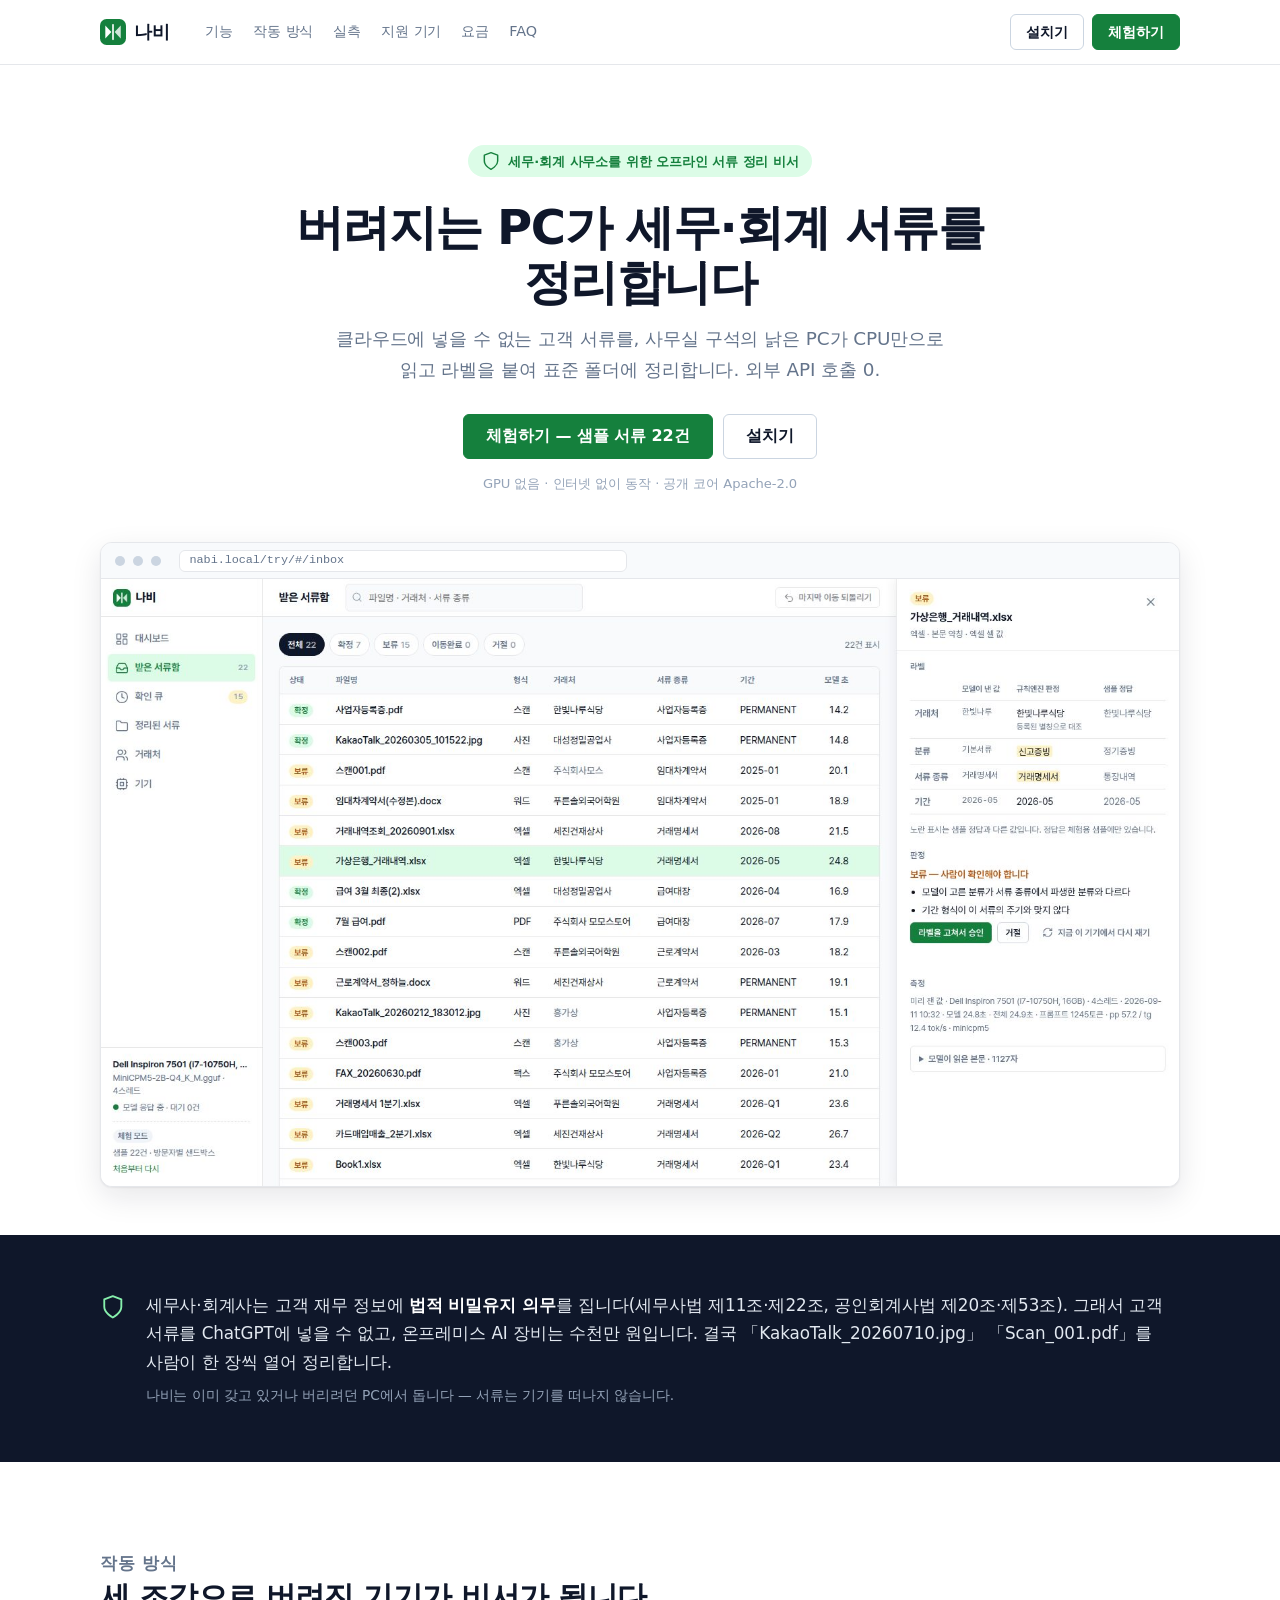
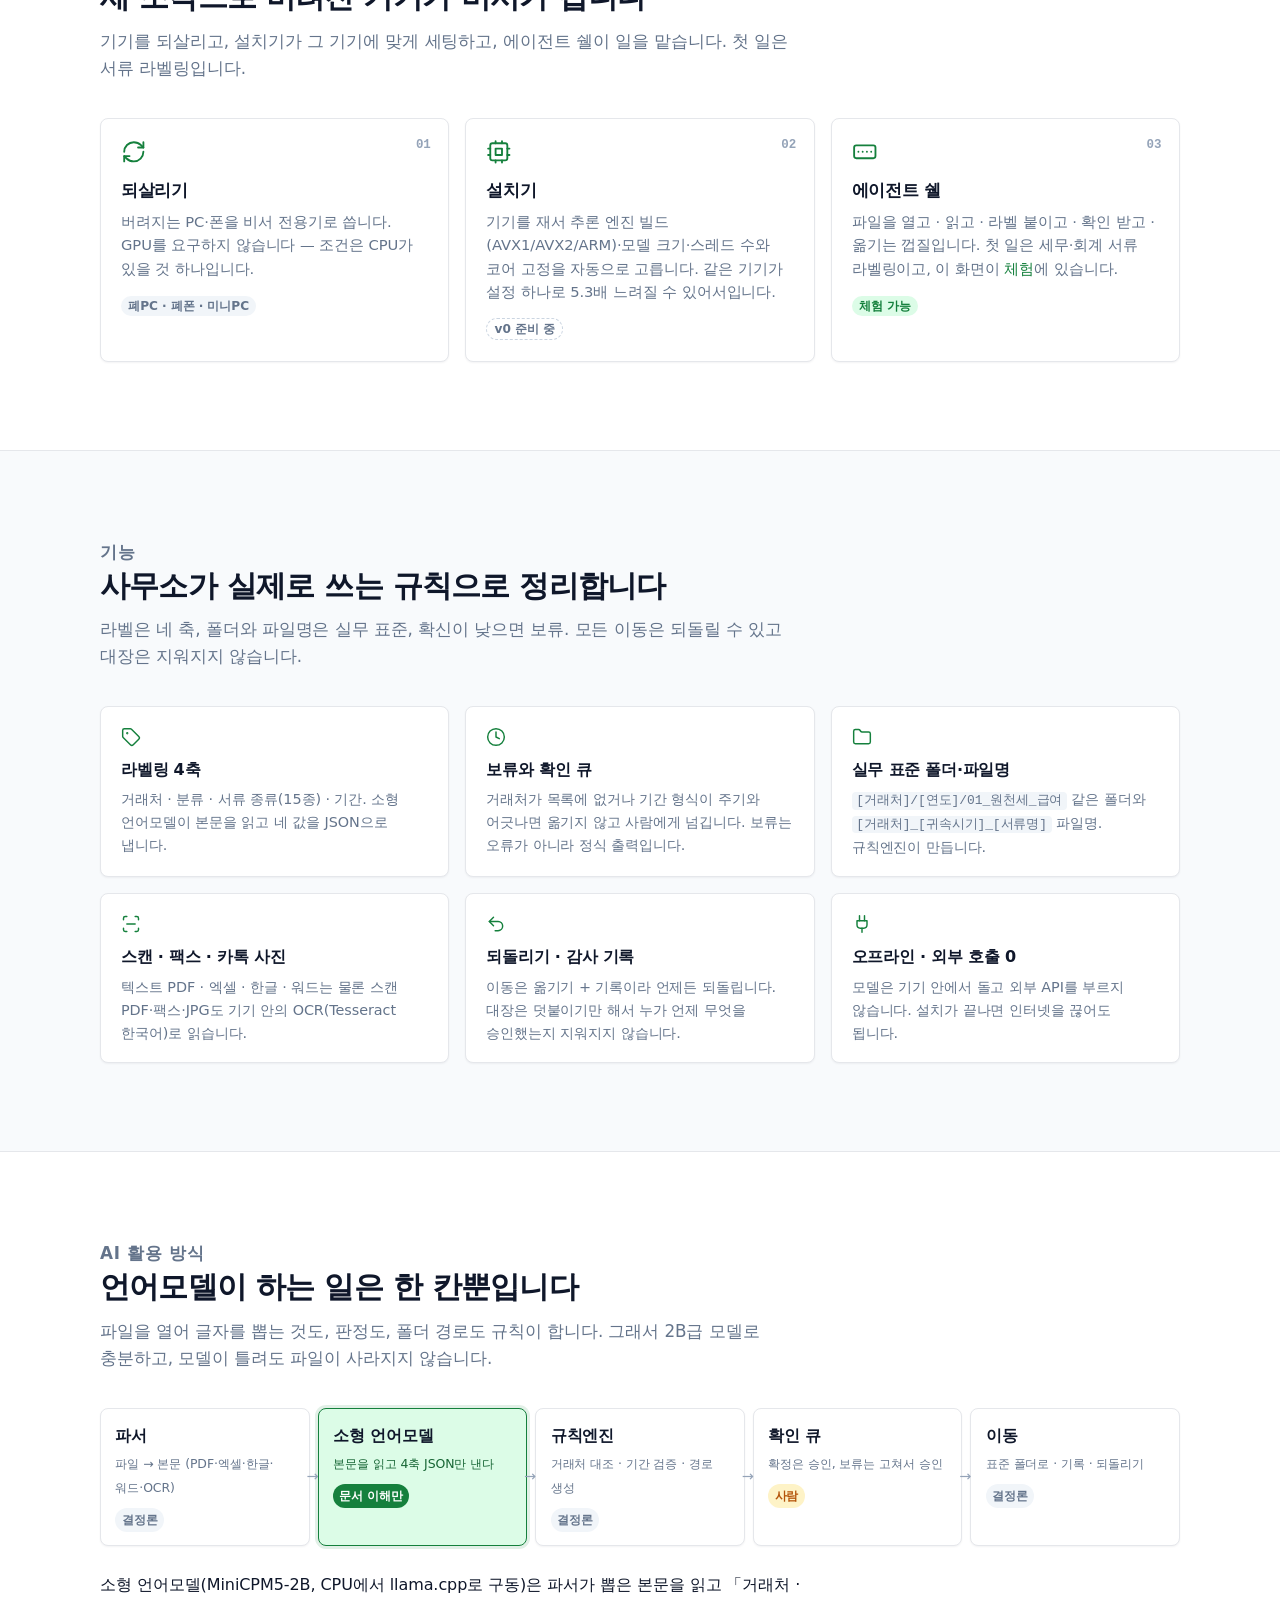
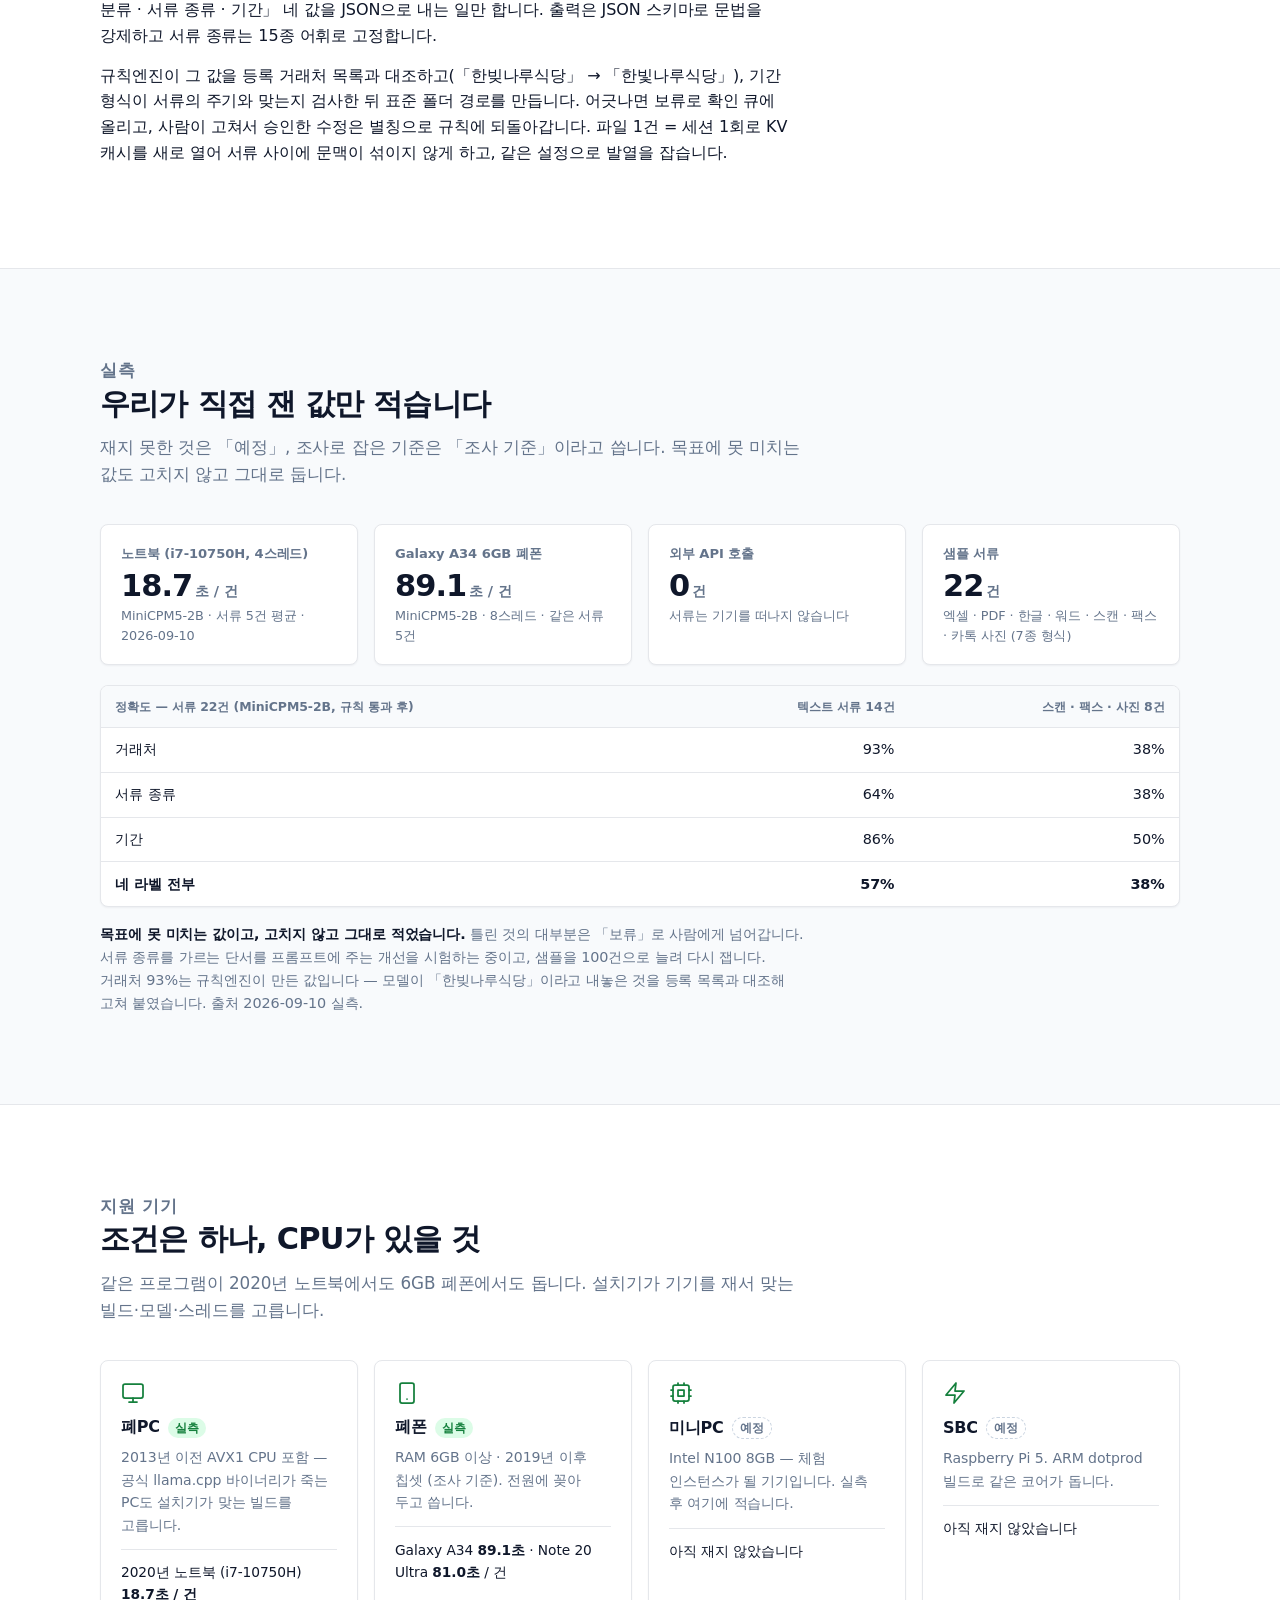
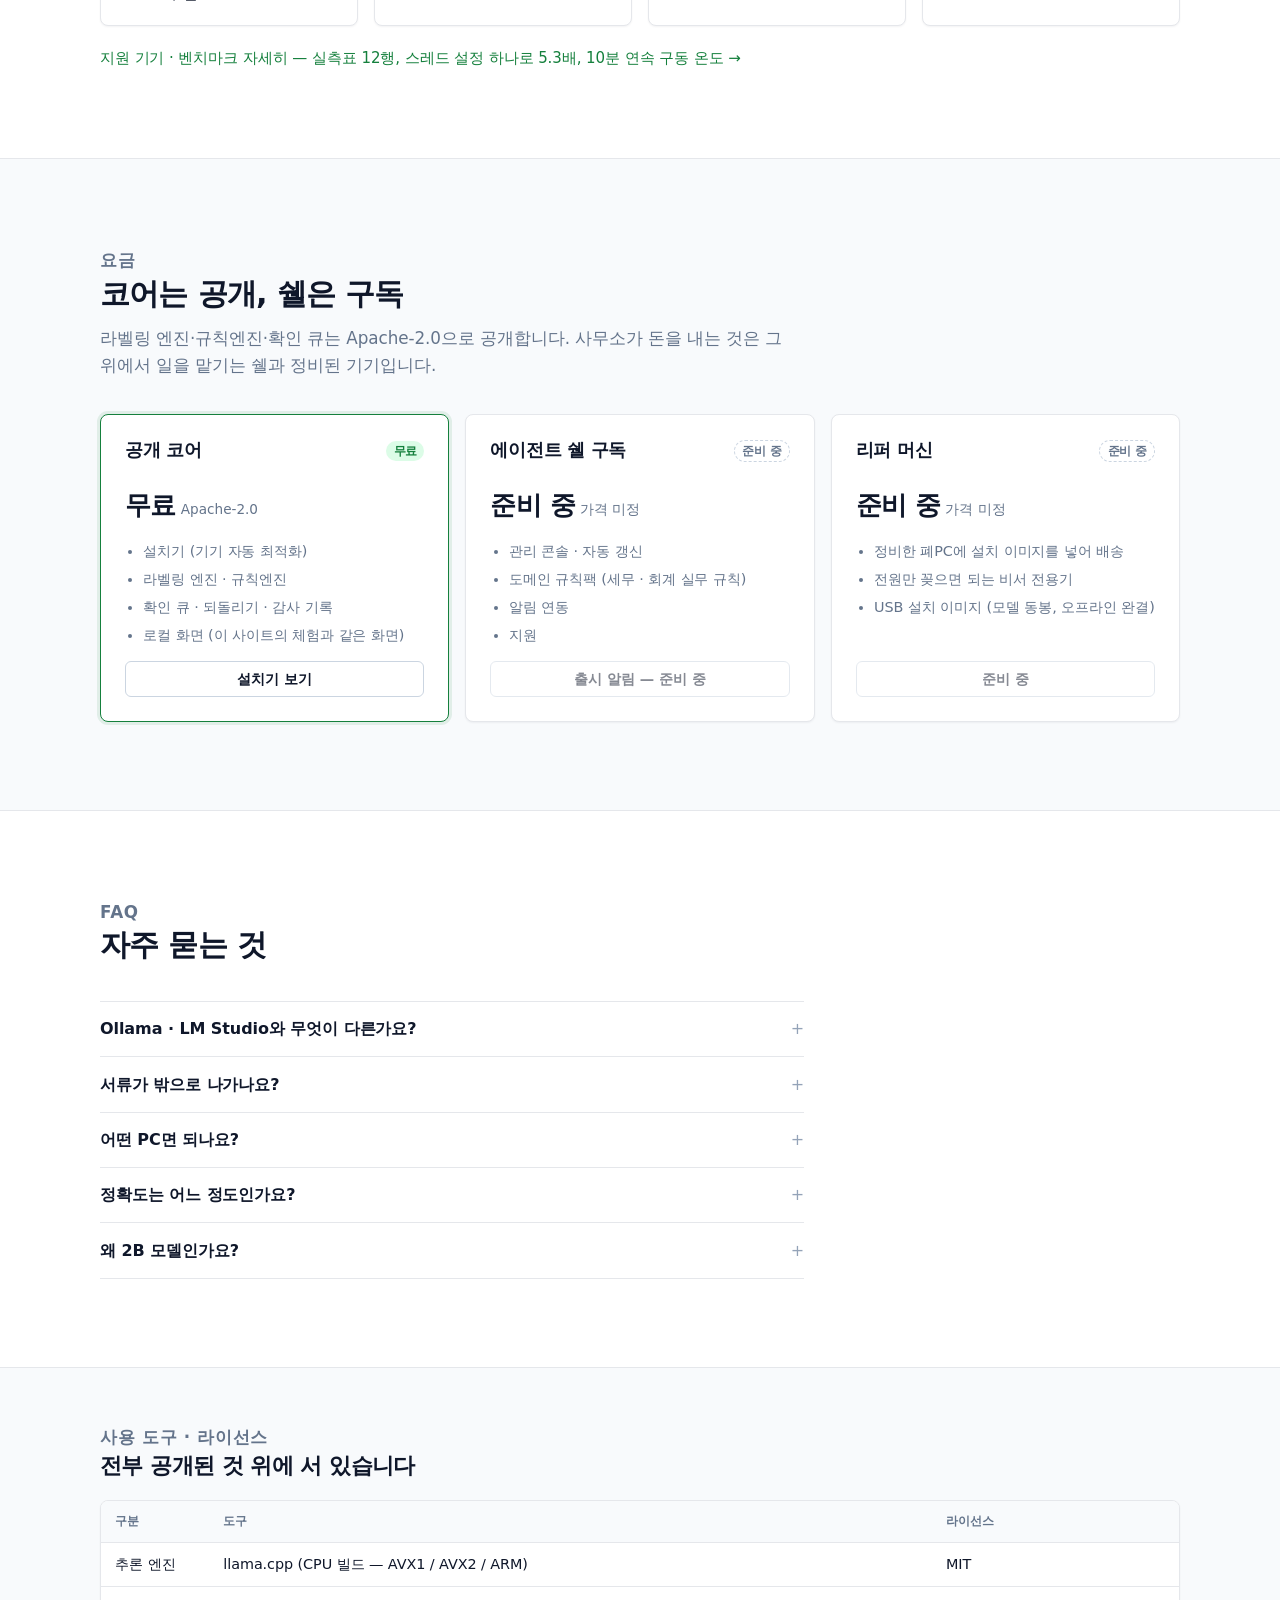
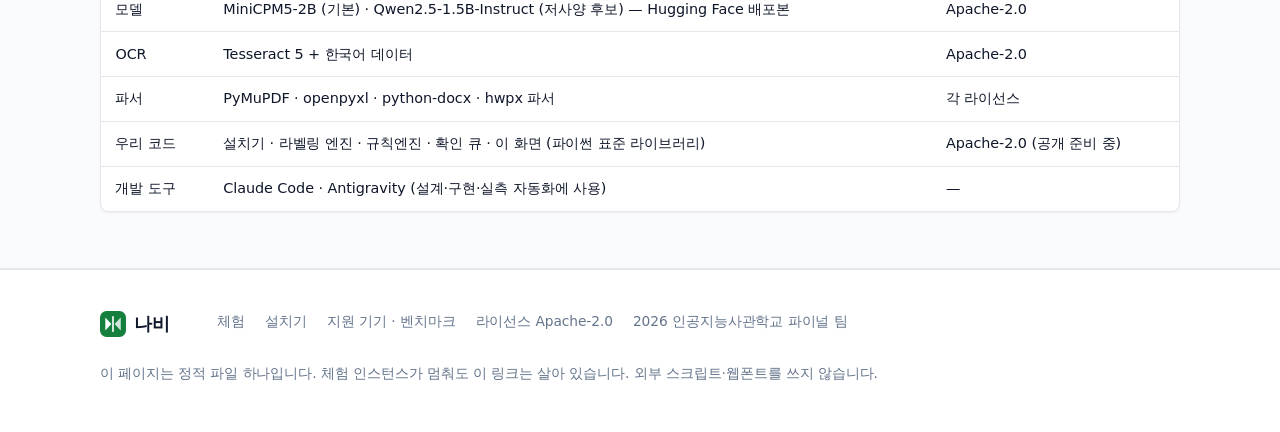
==== index.html @ ca049095 "Initial public release — 나비 core (Apache-2.0) Co-Authored-By: Claude Fable 5.1 <noreply@anthropic.co" ====
<!doctype html>
<html lang="ko">
<head>
<meta charset="utf-8">
<meta name="viewport" content="width=device-width, initial-scale=1">
<title>나비 — 버려지는 PC가 세무·회계 서류를 정리합니다</title>
<meta name="description" content="클라우드에 넣을 수 없는 고객 서류를, 사무실 구석의 낡은 PC가 CPU만으로 읽고 라벨을 붙여 표준 폴더에 정리합니다. 소형 언어모델은 문서 이해만, 판정과 정리는 규칙엔진이. 외부 API 호출 0.">
<meta property="og:title" content="나비 — 버려지는 PC가 세무·회계 서류를 정리합니다">
<meta property="og:description" content="클라우드는 못 쓰고 장비는 못 사는 세무·회계 사무소를 위한 오프라인 서류 정리 비서. CPU만으로, 외부 API 호출 0.">
<meta property="og:type" content="website">
<style>
  /* 랜딩은 「파일 하나」 규칙 — 체험 인스턴스가 죽어도 이 링크는 살아야 하므로 CSS를 <link> 대신 인라인으로 품는다.
     토큰·버튼·카드·표·배지는 assets/app.css 와 같은 값이다. 값을 바꾸면 양쪽을 맞춘다.
     외부 스크립트·웹폰트·CDN·외부 이미지 없음 — 「외부 API 호출 0」인 제품의 페이지. */
  :root{
    color-scheme:light;
    --bg:#fff; --surface:#f8fafc; --line:#e5e7eb; --line-2:#cbd5e1; --ink:#0f172a; --muted:#64748b; --faint:#94a3b8;
    --green:#15803d; --green-2:#166534; --green-bg:#dcfce7;
    --amber:#b45309; --amber-bg:#fef3c7; --red:#b91c1c; --red-bg:#fee2e2; --blue:#1d4ed8; --blue-bg:#dbeafe; --gray-bg:#f1f5f9;
    --sans:Pretendard,"Apple SD Gothic Neo","Malgun Gothic","Noto Sans KR",system-ui,sans-serif;
    --mono:ui-monospace,SFMono-Regular,Menlo,Consolas,"Liberation Mono",monospace;
    --radius:8px; --radius-sm:6px; --shadow:0 1px 2px rgba(15,23,42,.05);
    --shadow-2:0 10px 30px rgba(15,23,42,.10),0 1px 2px rgba(15,23,42,.06);
  }
  *{box-sizing:border-box}
  html{-webkit-text-size-adjust:100%;scroll-behavior:smooth;scroll-padding-top:80px}
  body{margin:0;background:var(--bg);color:var(--ink);font-family:var(--sans);font-size:15px;line-height:1.6;
       letter-spacing:-.005em;word-break:keep-all;overflow-wrap:break-word;-webkit-font-smoothing:antialiased}
  a{color:var(--green);text-decoration:none}
  a:hover{color:var(--green-2);text-decoration:underline;text-underline-offset:.15em}
  h1,h2,h3,h4{margin:0;font-weight:700;letter-spacing:-.015em;line-height:1.3}
  p{margin:0 0 1em}
  code{font-family:var(--mono);font-size:.9em;background:var(--gray-bg);padding:.1em .35em;border-radius:4px}
  .muted{color:var(--muted)}
  [hidden]{display:none!important}
  .ico{width:1.25rem;height:1.25rem;stroke:currentColor;fill:none;stroke-width:1.75;stroke-linecap:round;stroke-linejoin:round;vertical-align:-.28em;flex:none}
  .ico.lg{width:1.5rem;height:1.5rem}
  .brand{display:inline-flex;align-items:center;gap:.5rem;color:var(--ink);font-weight:800;font-size:1.1rem;letter-spacing:-.02em}
  .brand:hover{color:var(--ink);text-decoration:none}
  .brand .mark{width:26px;height:26px;flex:none}
  .btn{display:inline-flex;align-items:center;justify-content:center;gap:.4rem;font:inherit;font-size:.9rem;font-weight:600;line-height:1;
       padding:.6rem .95rem;border-radius:var(--radius-sm);border:1px solid transparent;cursor:pointer;white-space:nowrap;text-decoration:none;
       transition:background .12s,border-color .12s,color .12s}
  .btn:hover{text-decoration:none}
  .btn-primary{background:var(--green);color:#fff;border-color:var(--green)}
  .btn-primary:hover{background:var(--green-2);border-color:var(--green-2);color:#fff}
  .btn-secondary{background:#fff;color:var(--ink);border-color:var(--line-2)}
  .btn-secondary:hover{background:var(--surface);color:var(--ink);border-color:var(--faint)}
  .btn-lg{font-size:1rem;padding:.85rem 1.4rem}
  .btn[aria-disabled="true"]{opacity:.5;cursor:not-allowed;pointer-events:none}
  .badge{display:inline-flex;align-items:center;gap:.3rem;font-size:.76rem;font-weight:600;line-height:1;padding:.32em .6em;border-radius:999px;white-space:nowrap;vertical-align:middle}
  .badge-ready{background:var(--green-bg);color:var(--green)}
  .badge-held{background:var(--amber-bg);color:var(--amber)}
  .badge-blue{background:var(--blue-bg);color:var(--blue)}
  .badge-gray{background:var(--gray-bg);color:var(--muted)}
  .badge-soon{background:#fff;color:var(--muted);border:1px dashed var(--line-2)}
  .card{background:#fff;border:1px solid var(--line);border-radius:var(--radius);box-shadow:var(--shadow);padding:1.25rem}
  .card h3{font-size:1rem;margin:0 0 .5rem}
  .stat{background:#fff;border:1px solid var(--line);border-radius:var(--radius);box-shadow:var(--shadow);padding:1.1rem 1.25rem}
  .stat .l{font-size:.82rem;color:var(--muted);font-weight:600}
  .stat .n{font-size:1.9rem;font-weight:800;letter-spacing:-.03em;line-height:1.15;margin:.35rem 0 .1rem;font-variant-numeric:tabular-nums}
  .stat .n small{font-size:.9rem;font-weight:600;color:var(--muted);letter-spacing:0;margin-left:.15rem}
  .stat .s{font-size:.8rem;color:var(--muted)}
  .table-wrap{overflow-x:auto;border:1px solid var(--line);border-radius:var(--radius);background:#fff;box-shadow:var(--shadow)}
  table.data{width:100%;border-collapse:collapse;font-size:.9rem}
  table.data th,table.data td{text-align:left;padding:.65rem .9rem;border-bottom:1px solid var(--line);vertical-align:middle}
  table.data thead th{background:var(--surface);color:var(--muted);font-size:.78rem;font-weight:600;white-space:nowrap}
  table.data tbody tr:last-child td{border-bottom:0}
  table.data td.n,table.data th.n{text-align:right;font-variant-numeric:tabular-nums}

  /* ---- 랜딩 레이아웃 */
  .site-nav{position:sticky;top:0;z-index:40;background:rgba(255,255,255,.92);backdrop-filter:blur(8px);border-bottom:1px solid var(--line)}
  .site-nav .in{max-width:1120px;margin:0 auto;padding:0 1.25rem;height:64px;display:flex;align-items:center;gap:1.5rem}
  .site-nav nav{display:flex;gap:1.25rem;margin-left:.75rem}
  .site-nav nav a{color:var(--muted);font-size:.9rem;font-weight:500}
  .site-nav nav a:hover{color:var(--ink);text-decoration:none}
  .site-nav .cta{margin-left:auto;display:flex;gap:.5rem}
  .wrap{max-width:1120px;margin:0 auto;padding:0 1.25rem}
  section{padding:88px 0}
  section.tight{padding:56px 0}
  section.alt{background:var(--surface);border-top:1px solid var(--line);border-bottom:1px solid var(--line)}
  .sec-head{max-width:44rem;margin:0 0 2.25rem}
  .eyebrow{color:var(--green);font-weight:700;font-size:.82rem;letter-spacing:.04em;margin:0 0 .6rem}
  .sec-head h2{font-size:1.9rem;letter-spacing:-.025em;margin:0 0 .7rem}
  .sec-head p{color:var(--muted);font-size:1.05rem;margin:0}
  .grid{display:grid;gap:1rem}
  .grid-2{grid-template-columns:repeat(2,minmax(0,1fr))}
  .grid-3{grid-template-columns:repeat(3,minmax(0,1fr))}
  .grid-4{grid-template-columns:repeat(4,minmax(0,1fr))}

  /* 히어로 */
  .hero{padding:80px 0 48px;text-align:center}
  .hero .pill{display:inline-flex;align-items:center;gap:.45rem;font-size:.82rem;font-weight:600;color:var(--green);background:var(--green-bg);
              border-radius:999px;padding:.35rem .8rem;margin:0 0 1.4rem}
  .hero h1{font-size:3rem;line-height:1.15;letter-spacing:-.03em;max-width:18em;margin:0 auto .9rem}
  .hero .sub{font-size:1.15rem;color:var(--muted);max-width:40rem;margin:0 auto 1.8rem;line-height:1.65}
  .hero .cta{display:flex;justify-content:center;gap:.6rem;flex-wrap:wrap;margin:0 0 .9rem}
  .hero .fine{font-size:.82rem;color:var(--faint);margin:0 0 3rem}
  .shot{max-width:1120px;margin:0 auto;border:1px solid var(--line);border-radius:12px;box-shadow:var(--shadow-2);overflow:hidden;background:#fff}
  .shot .bar{height:36px;background:var(--surface);border-bottom:1px solid var(--line);display:flex;align-items:center;gap:.5rem;padding:0 .9rem}
  .shot .bar i{width:10px;height:10px;border-radius:50%;background:var(--line-2);display:block}
  .shot .bar .url{margin-left:.6rem;flex:1;max-width:28rem;height:22px;border-radius:6px;background:#fff;border:1px solid var(--line);
                  font-size:.74rem;color:var(--muted);display:flex;align-items:center;padding:0 .6rem;font-family:var(--mono)}
  .shot img{display:block;width:100%;height:auto}

  /* 문제 띠 */
  .problem{background:var(--ink);color:#e2e8f0}
  .problem .wrap{display:grid;grid-template-columns:auto minmax(0,1fr);gap:1.25rem;align-items:start}
  .problem .ico{color:#86efac;width:1.6rem;height:1.6rem;margin-top:.2rem}
  .problem p{margin:0;font-size:1.05rem;line-height:1.7}
  .problem p b{color:#fff}
  .problem small{display:block;color:#94a3b8;margin-top:.5rem;font-size:.86rem}

  /* 작동 방식 */
  .step{position:relative;padding-top:1.25rem}
  .step .num{position:absolute;top:1.1rem;right:1.1rem;font-size:.78rem;font-weight:700;color:var(--faint);font-family:var(--mono)}
  .step .ico{color:var(--green);width:1.6rem;height:1.6rem;margin-bottom:.8rem}
  .step h3{font-size:1.05rem}
  .step p{margin:0;color:var(--muted);font-size:.92rem}
  .step .tag{margin-top:.8rem}

  /* 기능 */
  .feat{padding:1.25rem 1.25rem 1.1rem}
  .feat .ico{color:var(--green);margin-bottom:.6rem}
  .feat h3{font-size:1rem}
  .feat p{margin:0;color:var(--muted);font-size:.9rem}

  /* 파이프라인 */
  .pipe{display:grid;grid-template-columns:repeat(5,minmax(0,1fr));gap:.5rem;margin:0 0 1.6rem}
  .pipe .box{background:#fff;border:1px solid var(--line);border-radius:var(--radius);padding:.9rem .9rem .8rem;box-shadow:var(--shadow);position:relative}
  .pipe .box.ai{border-color:var(--green);background:var(--green-bg);box-shadow:0 0 0 3px rgba(21,128,61,.12)}
  .pipe .box b{display:block;font-size:.98rem;margin-bottom:.15rem}
  .pipe .box span{font-size:.78rem;color:var(--muted)}
  .pipe .box.ai span{color:var(--green-2)}
  .pipe .box .who{display:inline-block;margin-top:.6rem;font-size:.72rem;font-weight:700;padding:.25em .55em;border-radius:999px;background:var(--gray-bg);color:var(--muted)}
  .pipe .box.ai .who{background:var(--green);color:#fff}
  .pipe .box.human .who{background:var(--amber-bg);color:var(--amber)}
  .pipe .box::after{content:"→";position:absolute;right:-.62rem;top:50%;transform:translateY(-50%);color:var(--faint);font-size:.9rem;z-index:1}
  .pipe .box:last-child::after{content:none}
  .pipe-text{max-width:44rem;color:var(--ink);font-size:1rem}
  .pipe-text p{margin:0 0 .9em}

  /* 실측 */
  .acc-note{font-size:.9rem;color:var(--muted);margin:1rem 0 0;max-width:44rem}
  .acc-note b{color:var(--ink)}

  /* 지원 기기 */
  .dev{padding:1.25rem}
  .dev .ico{color:var(--green);width:1.5rem;height:1.5rem;margin-bottom:.6rem}
  .dev h3{font-size:1rem;display:flex;align-items:center;gap:.5rem;flex-wrap:wrap}
  .dev p{margin:0;color:var(--muted);font-size:.88rem}
  .dev .m{margin-top:.8rem;padding-top:.7rem;border-top:1px solid var(--line);font-size:.86rem;color:var(--ink)}
  .dev .m b{font-variant-numeric:tabular-nums}

  /* 요금 */
  .plan{padding:1.5rem;display:flex;flex-direction:column;gap:.9rem}
  .plan.core{border-color:var(--green);box-shadow:0 0 0 3px rgba(21,128,61,.10)}
  .plan h3{font-size:1.1rem;display:flex;align-items:center;justify-content:space-between;gap:.5rem}
  .plan .price{font-size:1.6rem;font-weight:800;letter-spacing:-.02em}
  .plan .price small{font-size:.85rem;font-weight:500;color:var(--muted);letter-spacing:0;margin-left:.3rem}
  .plan ul{margin:0;padding-left:1.15rem;color:var(--muted);font-size:.9rem;display:grid;gap:.3rem}
  .plan .btn{margin-top:auto}

  /* FAQ */
  .faq{max-width:44rem}
  .faq details{border-bottom:1px solid var(--line);padding:.9rem 0}
  .faq details:first-child{border-top:1px solid var(--line)}
  .faq summary{cursor:pointer;font-weight:700;font-size:1rem;list-style:none;display:flex;justify-content:space-between;gap:1rem}
  .faq summary::-webkit-details-marker{display:none}
  .faq summary::after{content:"+";color:var(--faint);font-weight:400;flex:none}
  .faq details[open] summary::after{content:"–"}
  .faq details p{margin:.6rem 0 0;color:var(--muted);font-size:.95rem}
  .faq details p:last-child{margin-bottom:0}

  /* 푸터 */
  .site-footer{border-top:1px solid var(--line);padding:2.5rem 0 3rem;font-size:.86rem;color:var(--muted)}
  .site-footer .in{display:flex;flex-wrap:wrap;gap:1.5rem 3rem;align-items:flex-start}
  .site-footer .links{display:flex;flex-wrap:wrap;gap:.4rem 1.25rem}
  .site-footer .links a{color:var(--muted)}
  .site-footer .note{flex-basis:100%;margin:0}

  @media (max-width:1024px){
    .hero h1{font-size:2.4rem}
    .grid-4{grid-template-columns:repeat(2,minmax(0,1fr))}
    .grid-3{grid-template-columns:repeat(2,minmax(0,1fr))}
    .pipe{grid-template-columns:repeat(2,minmax(0,1fr))}
    .pipe .box::after{content:none}
  }
  @media (max-width:768px){
    .site-nav nav{display:none}
    .site-nav .in{height:56px}
    section{padding:56px 0}
    .hero{padding:48px 0 32px}
    .hero h1{font-size:1.9rem}
    .hero .sub{font-size:1rem}
    .grid-2,.grid-3,.grid-4{grid-template-columns:minmax(0,1fr)}
    .pipe{grid-template-columns:minmax(0,1fr)}
    .problem .wrap{grid-template-columns:minmax(0,1fr)}
    .sec-head h2{font-size:1.5rem}
  }
</style>
</head>
<body>

<svg hidden xmlns="http://www.w3.org/2000/svg">
  <symbol id="i-logo" viewBox="0 0 32 32"><rect width="32" height="32" rx="8" fill="#15803d"/><path d="M6.5 8 14 16l-7.5 8z" fill="#fff"/><path d="M25.5 8 18 16l7.5 8z" fill="#fff" opacity=".8"/><path d="M16 7v18" stroke="#fff" stroke-width="2" stroke-linecap="round"/></symbol>
  <symbol id="i-shield" viewBox="0 0 24 24"><path d="M12 22s8-4 8-10V5l-8-3-8 3v7c0 6 8 10 8 10z"/></symbol>
  <symbol id="i-monitor" viewBox="0 0 24 24"><rect x="2" y="3" width="20" height="14" rx="2"/><line x1="8" y1="21" x2="16" y2="21"/><line x1="12" y1="17" x2="12" y2="21"/></symbol>
  <symbol id="i-smartphone" viewBox="0 0 24 24"><rect x="5" y="2" width="14" height="20" rx="2"/><path d="M12 18h.01"/></symbol>
  <symbol id="i-cpu" viewBox="0 0 24 24"><rect x="4" y="4" width="16" height="16" rx="2"/><rect x="9" y="9" width="6" height="6"/><path d="M15 2v2M15 20v2M2 15h2M2 9h2M20 15h2M20 9h2M9 2v2M9 20v2"/></symbol>
  <symbol id="i-download" viewBox="0 0 24 24"><path d="M21 15v4a2 2 0 0 1-2 2H5a2 2 0 0 1-2-2v-4"/><polyline points="7 10 12 15 17 10"/><line x1="12" y1="15" x2="12" y2="3"/></symbol>
  <symbol id="i-inbox" viewBox="0 0 24 24"><polyline points="22 12 16 12 14 15 10 15 8 12 2 12"/><path d="M5.45 5.11 2 12v6a2 2 0 0 0 2 2h16a2 2 0 0 0 2-2v-6l-3.45-6.89A2 2 0 0 0 16.76 4H7.24a2 2 0 0 0-1.79 1.11z"/></symbol>
  <symbol id="i-tag" viewBox="0 0 24 24"><path d="M12.586 2.586A2 2 0 0 0 11.172 2H4a2 2 0 0 0-2 2v7.172a2 2 0 0 0 .586 1.414l8.704 8.704a2.426 2.426 0 0 0 3.42 0l6.58-6.58a2.426 2.426 0 0 0 0-3.42z"/><circle cx="7.5" cy="7.5" r=".5" fill="currentColor"/></symbol>
  <symbol id="i-clock" viewBox="0 0 24 24"><circle cx="12" cy="12" r="10"/><polyline points="12 6 12 12 16 14"/></symbol>
  <symbol id="i-folder" viewBox="0 0 24 24"><path d="M20 20a2 2 0 0 0 2-2V8a2 2 0 0 0-2-2h-7.9a2 2 0 0 1-1.69-.9L9.6 3.9A2 2 0 0 0 7.93 3H4a2 2 0 0 0-2 2v13a2 2 0 0 0 2 2Z"/></symbol>
  <symbol id="i-scan" viewBox="0 0 24 24"><path d="M3 7V5a2 2 0 0 1 2-2h2"/><path d="M17 3h2a2 2 0 0 1 2 2v2"/><path d="M21 17v2a2 2 0 0 1-2 2h-2"/><path d="M7 21H5a2 2 0 0 1-2-2v-2"/><path d="M7 12h10"/></symbol>
  <symbol id="i-undo" viewBox="0 0 24 24"><path d="M9 14 4 9l5-5"/><path d="M4 9h10.5a5.5 5.5 0 0 1 5.5 5.5 5.5 5.5 0 0 1-5.5 5.5H11"/></symbol>
  <symbol id="i-plug" viewBox="0 0 24 24"><path d="M12 22v-5"/><path d="M9 8V2"/><path d="M15 8V2"/><path d="M18 8v5a4 4 0 0 1-4 4h-4a4 4 0 0 1-4-4V8Z"/></symbol>
  <symbol id="i-zap" viewBox="0 0 24 24"><polygon points="13 2 3 14 12 14 11 22 21 10 12 10 13 2"/></symbol>
  <symbol id="i-check" viewBox="0 0 24 24"><polyline points="20 6 9 17 4 12"/></symbol>
  <symbol id="i-refresh" viewBox="0 0 24 24"><path d="M3 12a9 9 0 0 1 9-9 9.75 9.75 0 0 1 6.74 2.74L21 8"/><path d="M21 3v5h-5"/><path d="M21 12a9 9 0 0 1-9 9 9.75 9.75 0 0 1-6.74-2.74L3 16"/><path d="M8 16H3v5"/></symbol>
  <symbol id="i-terminal" viewBox="0 0 24 24"><polyline points="4 17 10 11 4 5"/><line x1="12" y1="19" x2="20" y2="19"/></symbol>
  <symbol id="i-board" viewBox="0 0 24 24"><rect x="2" y="6" width="20" height="12" rx="2"/><path d="M6 12h.01M10 12h.01M14 12h.01M18 12h.01"/></symbol>
</svg>

<header class="site-nav">
  <div class="in">
    <a class="brand" href="./"><svg class="mark" aria-hidden="true"><use href="#i-logo"/></svg>나비</a>
    <nav aria-label="페이지 안">
      <a href="#features">기능</a><a href="#how">작동 방식</a><a href="#measured">실측</a><a href="#devices">지원 기기</a><a href="#pricing">요금</a><a href="#faq">FAQ</a>
    </nav>
    <div class="cta">
      <a class="btn btn-secondary" href="download/">설치기</a>
      <a class="btn btn-primary" href="try/">체험하기</a>
    </div>
  </div>
</header>

<main>

  <section class="hero">
    <div class="wrap">
      <div class="pill"><svg class="ico" aria-hidden="true"><use href="#i-shield"/></svg>세무·회계 사무소를 위한 오프라인 서류 정리 비서</div>
      <h1>버려지는 PC가 세무·회계 서류를 정리합니다</h1>
      <p class="sub">클라우드에 넣을 수 없는 고객 서류를, 사무실 구석의 낡은 PC가 CPU만으로 읽고 라벨을 붙여 표준 폴더에 정리합니다. 외부 API 호출 0.</p>
      <div class="cta">
        <a class="btn btn-primary btn-lg" href="try/">체험하기 — 샘플 서류 22건</a>
        <a class="btn btn-secondary btn-lg" href="download/">설치기</a>
      </div>
      <p class="fine">GPU 없음 · 인터넷 없이 동작 · 공개 코어 Apache-2.0</p>
      <figure class="shot" style="margin:0">
        <div class="bar" aria-hidden="true"><i></i><i></i><i></i><span class="url">nabi.local/try/#/inbox</span></div>
        <img src="assets/dashboard.jpg" width="1600" height="900" alt="나비 앱 화면 — 받은 서류함에 서류 22건이 확정·보류 배지와 함께 늘어서 있고, 오른쪽 상세 패널에 모델이 낸 값·규칙엔진 판정·샘플 정답 비교와 보류 사유, 승인 버튼이 보인다">
      </figure>
    </div>
  </section>

  <section class="problem tight">
    <div class="wrap">
      <svg class="ico" aria-hidden="true"><use href="#i-shield"/></svg>
      <div>
        <p>세무사·회계사는 고객 재무 정보에 <b>법적 비밀유지 의무</b>를 집니다(세무사법 제11조·제22조, 공인회계사법 제20조·제53조).
        그래서 고객 서류를 ChatGPT에 넣을 수 없고, 온프레미스 AI 장비는 수천만 원입니다. 결국 「KakaoTalk_20260710.jpg」 「Scan_001.pdf」를 사람이 한 장씩 열어 정리합니다.</p>
        <small>나비는 이미 갖고 있거나 버리려던 PC에서 돕니다 — 서류는 기기를 떠나지 않습니다.</small>
      </div>
    </div>
  </section>

  <section id="how">
    <div class="wrap">
      <div class="sec-head">
        <p class="eyebrow">작동 방식</p>
        <h2>세 조각으로 버려진 기기가 비서가 됩니다</h2>
        <p>기기를 되살리고, 설치기가 그 기기에 맞게 세팅하고, 에이전트 쉘이 일을 맡습니다. 첫 일은 서류 라벨링입니다.</p>
      </div>
      <div class="grid grid-3">
        <div class="card step"><span class="num">01</span><svg class="ico" aria-hidden="true"><use href="#i-refresh"/></svg>
          <h3>되살리기</h3><p>버려지는 PC·폰을 비서 전용기로 씁니다. GPU를 요구하지 않습니다 — 조건은 CPU가 있을 것 하나입니다.</p>
          <div class="tag"><span class="badge badge-gray">폐PC · 폐폰 · 미니PC</span></div></div>
        <div class="card step"><span class="num">02</span><svg class="ico" aria-hidden="true"><use href="#i-cpu"/></svg>
          <h3>설치기</h3><p>기기를 재서 추론 엔진 빌드(AVX1/AVX2/ARM)·모델 크기·스레드 수와 코어 고정을 자동으로 고릅니다. 같은 기기가 설정 하나로 5.3배 느려질 수 있어서입니다.</p>
          <div class="tag"><span class="badge badge-soon">v0 준비 중</span></div></div>
        <div class="card step"><span class="num">03</span><svg class="ico" aria-hidden="true"><use href="#i-board"/></svg>
          <h3>에이전트 쉘</h3><p>파일을 열고 · 읽고 · 라벨 붙이고 · 확인 받고 · 옮기는 껍질입니다. 첫 일은 세무·회계 서류 라벨링이고, 이 화면이 <a href="try/">체험</a>에 있습니다.</p>
          <div class="tag"><span class="badge badge-ready">체험 가능</span></div></div>
      </div>
    </div>
  </section>

  <section id="features" class="alt">
    <div class="wrap">
      <div class="sec-head">
        <p class="eyebrow">기능</p>
        <h2>사무소가 실제로 쓰는 규칙으로 정리합니다</h2>
        <p>라벨은 네 축, 폴더와 파일명은 실무 표준, 확신이 낮으면 보류. 모든 이동은 되돌릴 수 있고 대장은 지워지지 않습니다.</p>
      </div>
      <div class="grid grid-3">
        <div class="card feat"><svg class="ico" aria-hidden="true"><use href="#i-tag"/></svg><h3>라벨링 4축</h3><p>거래처 · 분류 · 서류 종류(15종) · 기간. 소형 언어모델이 본문을 읽고 네 값을 JSON으로 냅니다.</p></div>
        <div class="card feat"><svg class="ico" aria-hidden="true"><use href="#i-clock"/></svg><h3>보류와 확인 큐</h3><p>거래처가 목록에 없거나 기간 형식이 주기와 어긋나면 옮기지 않고 사람에게 넘깁니다. 보류는 오류가 아니라 정식 출력입니다.</p></div>
        <div class="card feat"><svg class="ico" aria-hidden="true"><use href="#i-folder"/></svg><h3>실무 표준 폴더·파일명</h3><p><code>[거래처]/[연도]/01_원천세_급여</code> 같은 폴더와 <code>[거래처]_[귀속시기]_[서류명]</code> 파일명. 규칙엔진이 만듭니다.</p></div>
        <div class="card feat"><svg class="ico" aria-hidden="true"><use href="#i-scan"/></svg><h3>스캔 · 팩스 · 카톡 사진</h3><p>텍스트 PDF · 엑셀 · 한글 · 워드는 물론 스캔 PDF·팩스·JPG도 기기 안의 OCR(Tesseract 한국어)로 읽습니다.</p></div>
        <div class="card feat"><svg class="ico" aria-hidden="true"><use href="#i-undo"/></svg><h3>되돌리기 · 감사 기록</h3><p>이동은 옮기기 + 기록이라 언제든 되돌립니다. 대장은 덧붙이기만 해서 누가 언제 무엇을 승인했는지 지워지지 않습니다.</p></div>
        <div class="card feat"><svg class="ico" aria-hidden="true"><use href="#i-plug"/></svg><h3>오프라인 · 외부 호출 0</h3><p>모델은 기기 안에서 돌고 외부 API를 부르지 않습니다. 설치가 끝나면 인터넷을 끊어도 됩니다.</p></div>
      </div>
    </div>
  </section>

  <section id="ai">
    <div class="wrap">
      <div class="sec-head">
        <p class="eyebrow">AI 활용 방식</p>
        <h2>언어모델이 하는 일은 한 칸뿐입니다</h2>
        <p>파일을 열어 글자를 뽑는 것도, 판정도, 폴더 경로도 규칙이 합니다. 그래서 2B급 모델로 충분하고, 모델이 틀려도 파일이 사라지지 않습니다.</p>
      </div>
      <div class="pipe" role="list">
        <div class="box" role="listitem"><b>파서</b><span>파일 → 본문 (PDF·엑셀·한글·워드·OCR)</span><br><span class="who">결정론</span></div>
        <div class="box ai" role="listitem"><b>소형 언어모델</b><span>본문을 읽고 4축 JSON만 낸다</span><br><span class="who">문서 이해만</span></div>
        <div class="box" role="listitem"><b>규칙엔진</b><span>거래처 대조 · 기간 검증 · 경로 생성</span><br><span class="who">결정론</span></div>
        <div class="box human" role="listitem"><b>확인 큐</b><span>확정은 승인, 보류는 고쳐서 승인</span><br><span class="who">사람</span></div>
        <div class="box" role="listitem"><b>이동</b><span>표준 폴더로 · 기록 · 되돌리기</span><br><span class="who">결정론</span></div>
      </div>
      <div class="pipe-text">
        <p>소형 언어모델(MiniCPM5-2B, CPU에서 llama.cpp로 구동)은 파서가 뽑은 본문을 읽고 「거래처 · 분류 · 서류 종류 · 기간」 네 값을 JSON으로 내는 일만 합니다. 출력은 JSON 스키마로 문법을 강제하고 서류 종류는 15종 어휘로 고정합니다.</p>
        <p>규칙엔진이 그 값을 등록 거래처 목록과 대조하고(「한빚나루식당」 → 「한빛나루식당」), 기간 형식이 서류의 주기와 맞는지 검사한 뒤 표준 폴더 경로를 만듭니다. 어긋나면 보류로 확인 큐에 올리고, 사람이 고쳐서 승인한 수정은 별칭으로 규칙에 되돌아갑니다. 파일 1건 = 세션 1회로 KV 캐시를 새로 열어 서류 사이에 문맥이 섞이지 않게 하고, 같은 설정으로 발열을 잡습니다.</p>
      </div>
    </div>
  </section>

  <section id="measured" class="alt">
    <div class="wrap">
      <div class="sec-head">
        <p class="eyebrow">실측</p>
        <h2>우리가 직접 잰 값만 적습니다</h2>
        <p>재지 못한 것은 「예정」, 조사로 잡은 기준은 「조사 기준」이라고 씁니다. 목표에 못 미치는 값도 고치지 않고 그대로 둡니다.</p>
      </div>
      <div class="grid grid-4" style="margin-bottom:1.25rem">
        <div class="stat"><div class="l">노트북 (i7-10750H, 4스레드)</div><div class="n">18.7<small>초 / 건</small></div><div class="s">MiniCPM5-2B · 서류 5건 평균 · 2026-09-10</div></div>
        <div class="stat"><div class="l">Galaxy A34 6GB 폐폰</div><div class="n">89.1<small>초 / 건</small></div><div class="s">MiniCPM5-2B · 8스레드 · 같은 서류 5건</div></div>
        <div class="stat"><div class="l">외부 API 호출</div><div class="n">0<small>건</small></div><div class="s">서류는 기기를 떠나지 않습니다</div></div>
        <div class="stat"><div class="l">샘플 서류</div><div class="n">22<small>건</small></div><div class="s">엑셀 · PDF · 한글 · 워드 · 스캔 · 팩스 · 카톡 사진 (7종 형식)</div></div>
      </div>
      <div class="table-wrap">
        <table class="data">
          <thead><tr><th>정확도 — 서류 22건 (MiniCPM5-2B, 규칙 통과 후)</th><th class="n">텍스트 서류 14건</th><th class="n">스캔 · 팩스 · 사진 8건</th></tr></thead>
          <tbody>
            <tr><td>거래처</td><td class="n">93%</td><td class="n">38%</td></tr>
            <tr><td>서류 종류</td><td class="n">64%</td><td class="n">38%</td></tr>
            <tr><td>기간</td><td class="n">86%</td><td class="n">50%</td></tr>
            <tr><td><b>네 라벨 전부</b></td><td class="n"><b>57%</b></td><td class="n"><b>38%</b></td></tr>
          </tbody>
        </table>
      </div>
      <p class="acc-note"><b>목표에 못 미치는 값이고, 고치지 않고 그대로 적었습니다.</b> 틀린 것의 대부분은 「보류」로 사람에게 넘어갑니다. 서류 종류를 가르는 단서를 프롬프트에 주는 개선을 시험하는 중이고, 샘플을 100건으로 늘려 다시 잽니다.
      거래처 93%는 규칙엔진이 만든 값입니다 — 모델이 「한빚나루식당」이라고 내놓은 것을 등록 목록과 대조해 고쳐 붙였습니다. 출처 2026-09-10 실측.</p>
    </div>
  </section>

  <section id="devices">
    <div class="wrap">
      <div class="sec-head">
        <p class="eyebrow">지원 기기</p>
        <h2>조건은 하나, CPU가 있을 것</h2>
        <p>같은 프로그램이 2020년 노트북에서도 6GB 폐폰에서도 돕니다. 설치기가 기기를 재서 맞는 빌드·모델·스레드를 고릅니다.</p>
      </div>
      <div class="grid grid-4">
        <div class="card dev"><svg class="ico" aria-hidden="true"><use href="#i-monitor"/></svg><h3>폐PC <span class="badge badge-ready">실측</span></h3>
          <p>2013년 이전 AVX1 CPU 포함 — 공식 llama.cpp 바이너리가 죽는 PC도 설치기가 맞는 빌드를 고릅니다.</p>
          <div class="m">2020년 노트북 (i7-10750H) <b>18.7초 / 건</b></div></div>
        <div class="card dev"><svg class="ico" aria-hidden="true"><use href="#i-smartphone"/></svg><h3>폐폰 <span class="badge badge-ready">실측</span></h3>
          <p>RAM 6GB 이상 · 2019년 이후 칩셋 (조사 기준). 전원에 꽂아 두고 씁니다.</p>
          <div class="m">Galaxy A34 <b>89.1초</b> · Note 20 Ultra <b>81.0초</b> / 건</div></div>
        <div class="card dev"><svg class="ico" aria-hidden="true"><use href="#i-cpu"/></svg><h3>미니PC <span class="badge badge-soon">예정</span></h3>
          <p>Intel N100 8GB — 체험 인스턴스가 될 기기입니다. 실측 후 여기에 적습니다.</p>
          <div class="m muted">아직 재지 않았습니다</div></div>
        <div class="card dev"><svg class="ico" aria-hidden="true"><use href="#i-zap"/></svg><h3>SBC <span class="badge badge-soon">예정</span></h3>
          <p>Raspberry Pi 5. ARM dotprod 빌드로 같은 코어가 돕니다.</p>
          <div class="m muted">아직 재지 않았습니다</div></div>
      </div>
      <p style="margin:1.25rem 0 0"><a href="phone/">지원 기기 · 벤치마크 자세히 — 실측표 12행, 스레드 설정 하나로 5.3배, 10분 연속 구동 온도 →</a></p>
    </div>
  </section>

  <section id="pricing" class="alt">
    <div class="wrap">
      <div class="sec-head">
        <p class="eyebrow">요금</p>
        <h2>코어는 공개, 쉘은 구독</h2>
        <p>라벨링 엔진·규칙엔진·확인 큐는 Apache-2.0으로 공개합니다. 사무소가 돈을 내는 것은 그 위에서 일을 맡기는 쉘과 정비된 기기입니다.</p>
      </div>
      <div class="grid grid-3">
        <div class="card plan core">
          <h3>공개 코어 <span class="badge badge-ready">무료</span></h3>
          <div class="price">무료<small>Apache-2.0</small></div>
          <ul><li>설치기 (기기 자동 최적화)</li><li>라벨링 엔진 · 규칙엔진</li><li>확인 큐 · 되돌리기 · 감사 기록</li><li>로컬 화면 (이 사이트의 체험과 같은 화면)</li></ul>
          <a class="btn btn-secondary" href="download/">설치기 보기</a>
        </div>
        <div class="card plan">
          <h3>에이전트 쉘 구독 <span class="badge badge-soon">준비 중</span></h3>
          <div class="price">준비 중<small>가격 미정</small></div>
          <ul><li>관리 콘솔 · 자동 갱신</li><li>도메인 규칙팩 (세무 · 회계 실무 규칙)</li><li>알림 연동</li><li>지원</li></ul>
          <a class="btn btn-secondary" aria-disabled="true" href="#pricing">출시 알림 — 준비 중</a>
        </div>
        <div class="card plan">
          <h3>리퍼 머신 <span class="badge badge-soon">준비 중</span></h3>
          <div class="price">준비 중<small>가격 미정</small></div>
          <ul><li>정비한 폐PC에 설치 이미지를 넣어 배송</li><li>전원만 꽂으면 되는 비서 전용기</li><li>USB 설치 이미지 (모델 동봉, 오프라인 완결)</li></ul>
          <a class="btn btn-secondary" aria-disabled="true" href="#pricing">준비 중</a>
        </div>
      </div>
    </div>
  </section>

  <section id="faq">
    <div class="wrap">
      <div class="sec-head">
        <p class="eyebrow">FAQ</p>
        <h2>자주 묻는 것</h2>
      </div>
      <div class="faq">
        <details><summary>Ollama · LM Studio와 무엇이 다른가요?</summary>
          <p>그 도구들은 모델을 「돌리는」 도구이고, 나비는 서류를 「정리하는」 일을 맡는 비서입니다. 2013년 이전 PC(AVX1)와 6GB 폐폰까지 설치기가 빌드·모델·스레드를 자동으로 고르고, 그 위에 확인 큐·표준 폴더 규칙·되돌리기·감사 기록이 들어 있습니다. 모델을 띄우는 것이 아니라 일이 끝나는 것이 목표입니다.</p></details>
        <details><summary>서류가 밖으로 나가나요?</summary>
          <p>아니요. 모델은 기기 안에서 돌고 외부 API를 부르지 않습니다. 설치가 끝나면 인터넷을 끊어도 됩니다. 이 사이트의 체험도 우리가 준비한 샘플 서류(가명)만 다루고 방문자의 파일은 받지 않습니다.</p></details>
        <details><summary>어떤 PC면 되나요?</summary>
          <p>CPU가 있으면 됩니다. GPU는 쓰지 않습니다. 설치기가 CPU 명령어(AVX1/AVX2/ARM)·RAM·코어 구성·메모리 대역폭을 재서 그 기기에 맞는 추론 엔진 빌드와 모델 크기(2B 기본)를 고릅니다. 우리가 실제로 돌린 가장 낮은 기기는 6GB Galaxy A34입니다.</p></details>
        <details><summary>정확도는 어느 정도인가요?</summary>
          <p>위 실측표 그대로입니다 — 텍스트 서류 14건에서 네 라벨 전부 57%, 스캔·사진 8건에서 38%. 목표에 못 미치고, 그래서 확신이 낮으면 「보류」가 정식 출력입니다. 틀린 것의 대부분이 보류로 사람에게 넘어가고, 사람이 고친 수정은 별칭으로 규칙에 되돌아갑니다. 100건으로 다시 잽니다.</p></details>
        <details><summary>왜 2B 모델인가요?</summary>
          <p>언어모델이 하는 일이 한 칸(본문을 읽고 4축 JSON)뿐이라 큰 모델이 필요 없고, 2B급이면 CPU만으로 서류 1건을 노트북에서 18.7초, 폐폰에서 1분 반 안에 읽습니다(실측). 판정과 경로는 규칙엔진이 하므로 모델이 틀려도 파일이 사라지지 않습니다. 우리가 잰 두 모델(MiniCPM5-2B · Qwen2.5-1.5B) 중 더 정확한 쪽을 기본으로 골랐습니다.</p></details>
      </div>
    </div>
  </section>

  <section id="stack" class="alt tight">
    <div class="wrap">
      <div class="sec-head" style="margin-bottom:1.25rem">
        <p class="eyebrow">사용 도구 · 라이선스</p>
        <h2 style="font-size:1.4rem">전부 공개된 것 위에 서 있습니다</h2>
      </div>
      <div class="table-wrap">
        <table class="data">
          <thead><tr><th>구분</th><th>도구</th><th>라이선스</th></tr></thead>
          <tbody>
            <tr><td>추론 엔진</td><td>llama.cpp (CPU 빌드 — AVX1 / AVX2 / ARM)</td><td>MIT</td></tr>
            <tr><td>모델</td><td>MiniCPM5-2B (기본) · Qwen2.5-1.5B-Instruct (저사양 후보) — Hugging Face 배포본</td><td>Apache-2.0</td></tr>
            <tr><td>OCR</td><td>Tesseract 5 + 한국어 데이터</td><td>Apache-2.0</td></tr>
            <tr><td>파서</td><td>PyMuPDF · openpyxl · python-docx · hwpx 파서</td><td>각 라이선스</td></tr>
            <tr><td>우리 코드</td><td>설치기 · 라벨링 엔진 · 규칙엔진 · 확인 큐 · 이 화면 (파이썬 표준 라이브러리)</td><td>Apache-2.0 (공개 준비 중)</td></tr>
            <tr><td>개발 도구</td><td>Claude Code · Antigravity (설계·구현·실측 자동화에 사용)</td><td>—</td></tr>
          </tbody>
        </table>
      </div>
    </div>
  </section>

</main>

<footer class="site-footer">
  <div class="wrap in">
    <a class="brand" href="./"><svg class="mark" aria-hidden="true"><use href="#i-logo"/></svg>나비</a>
    <div class="links"><a href="try/">체험</a><a href="download/">설치기</a><a href="phone/">지원 기기 · 벤치마크</a><span>라이선스 Apache-2.0</span><span>2026 인공지능사관학교 파이널 팀</span></div>
    <p class="note">이 페이지는 정적 파일 하나입니다. 체험 인스턴스가 멈춰도 이 링크는 살아 있습니다. 외부 스크립트·웹폰트를 쓰지 않습니다.</p>
  </div>
</footer>

</body>
</html>
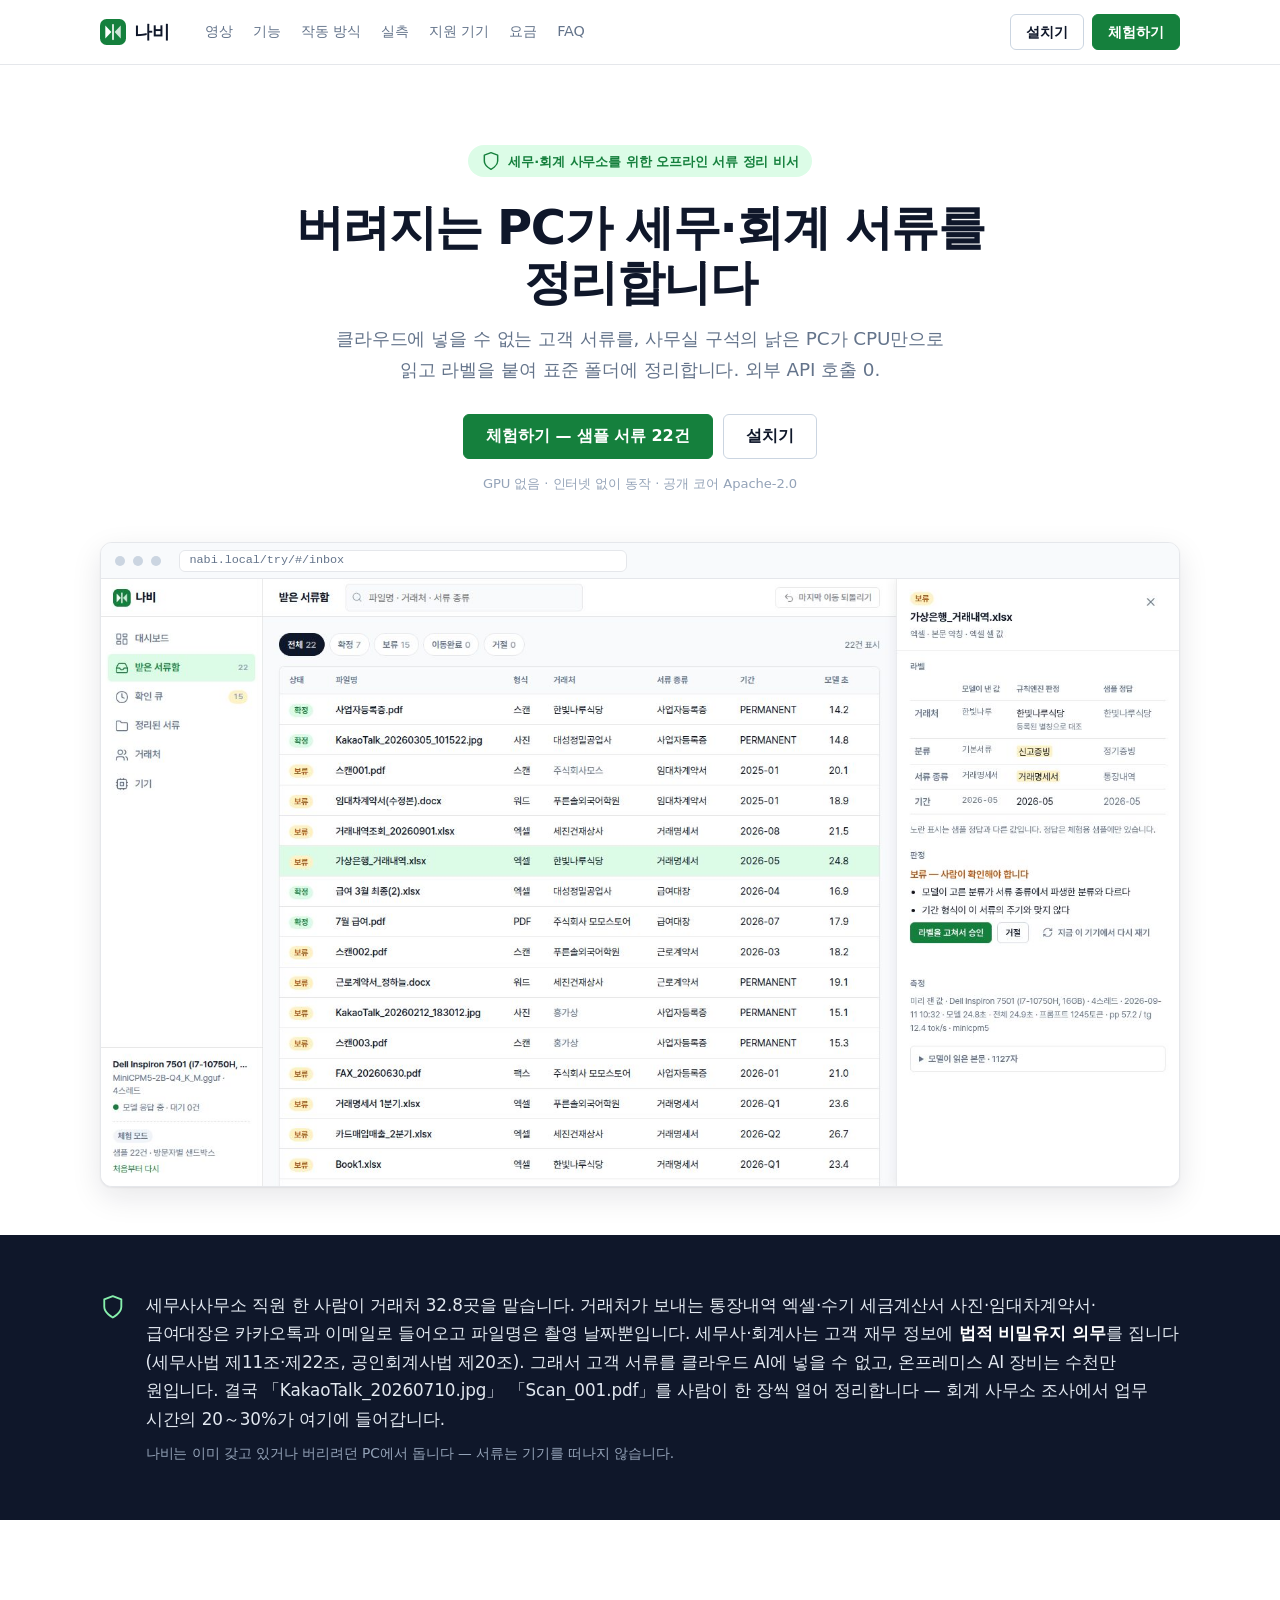
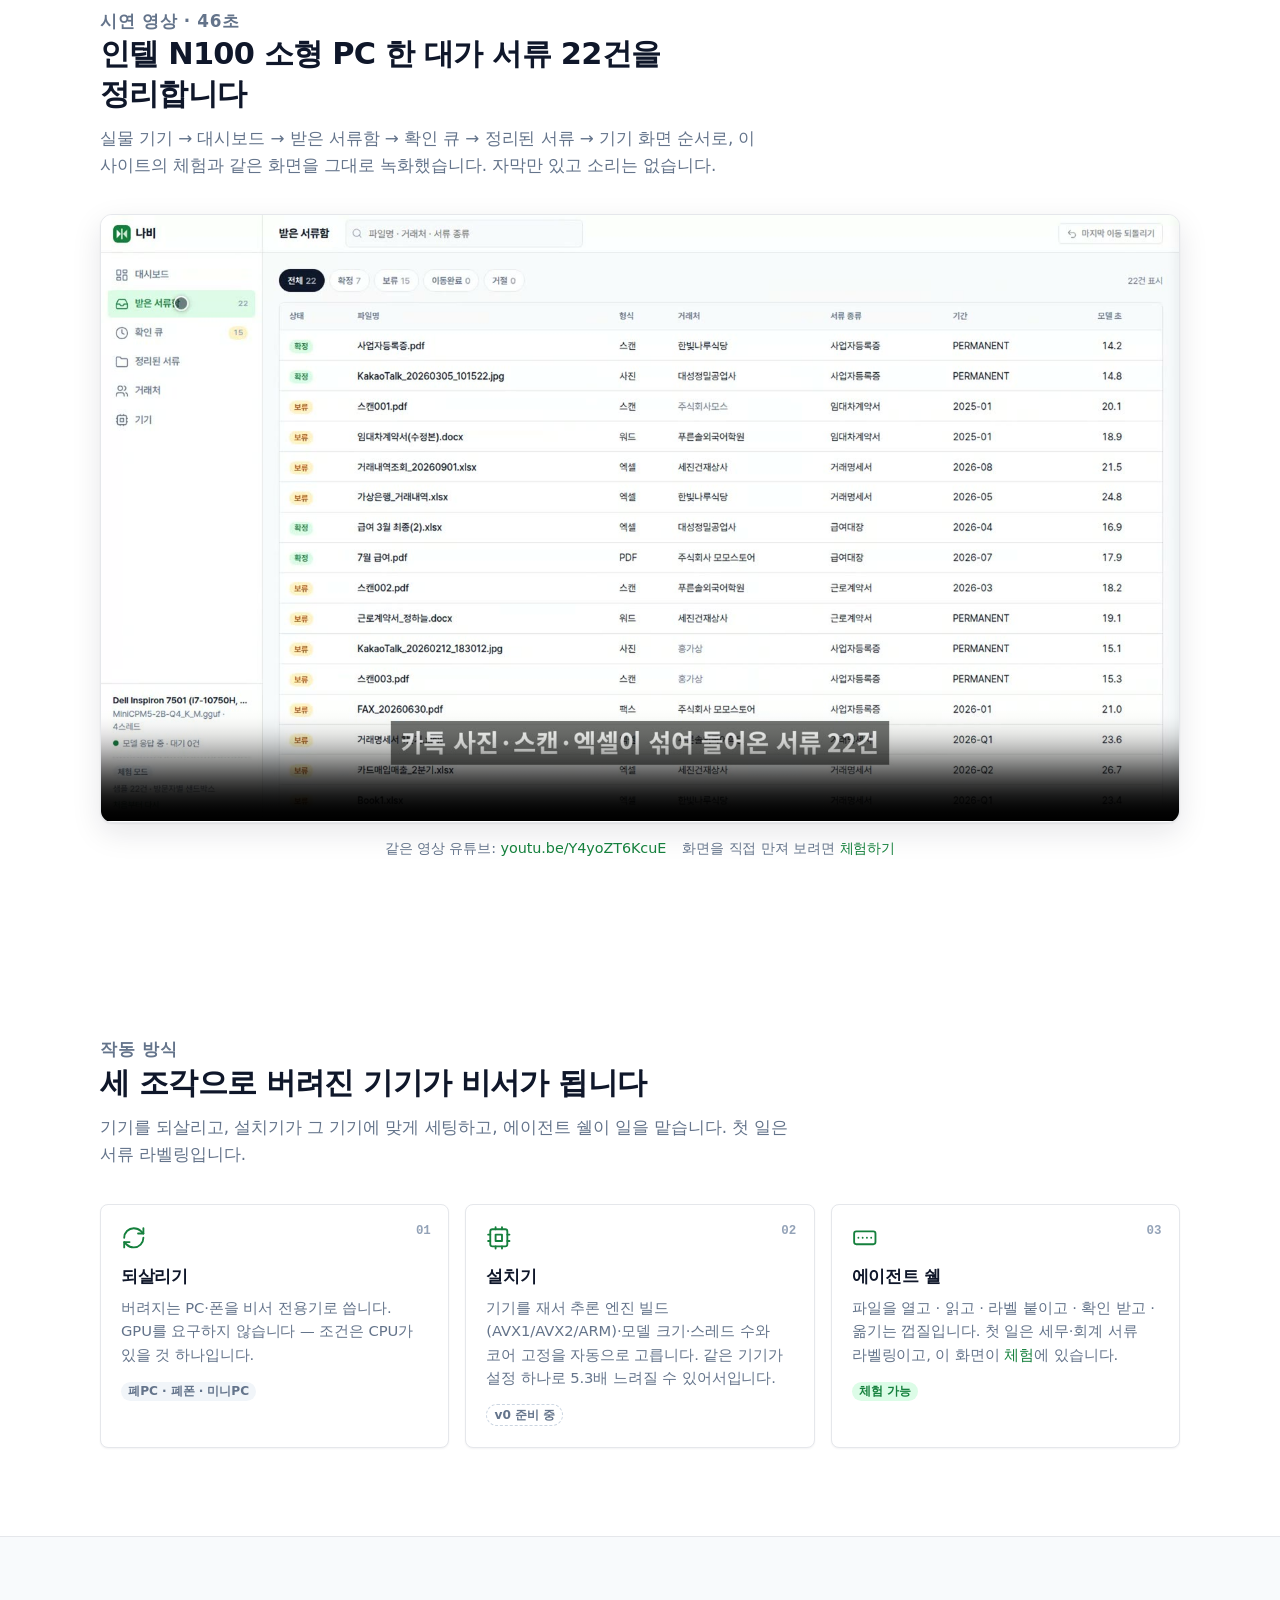
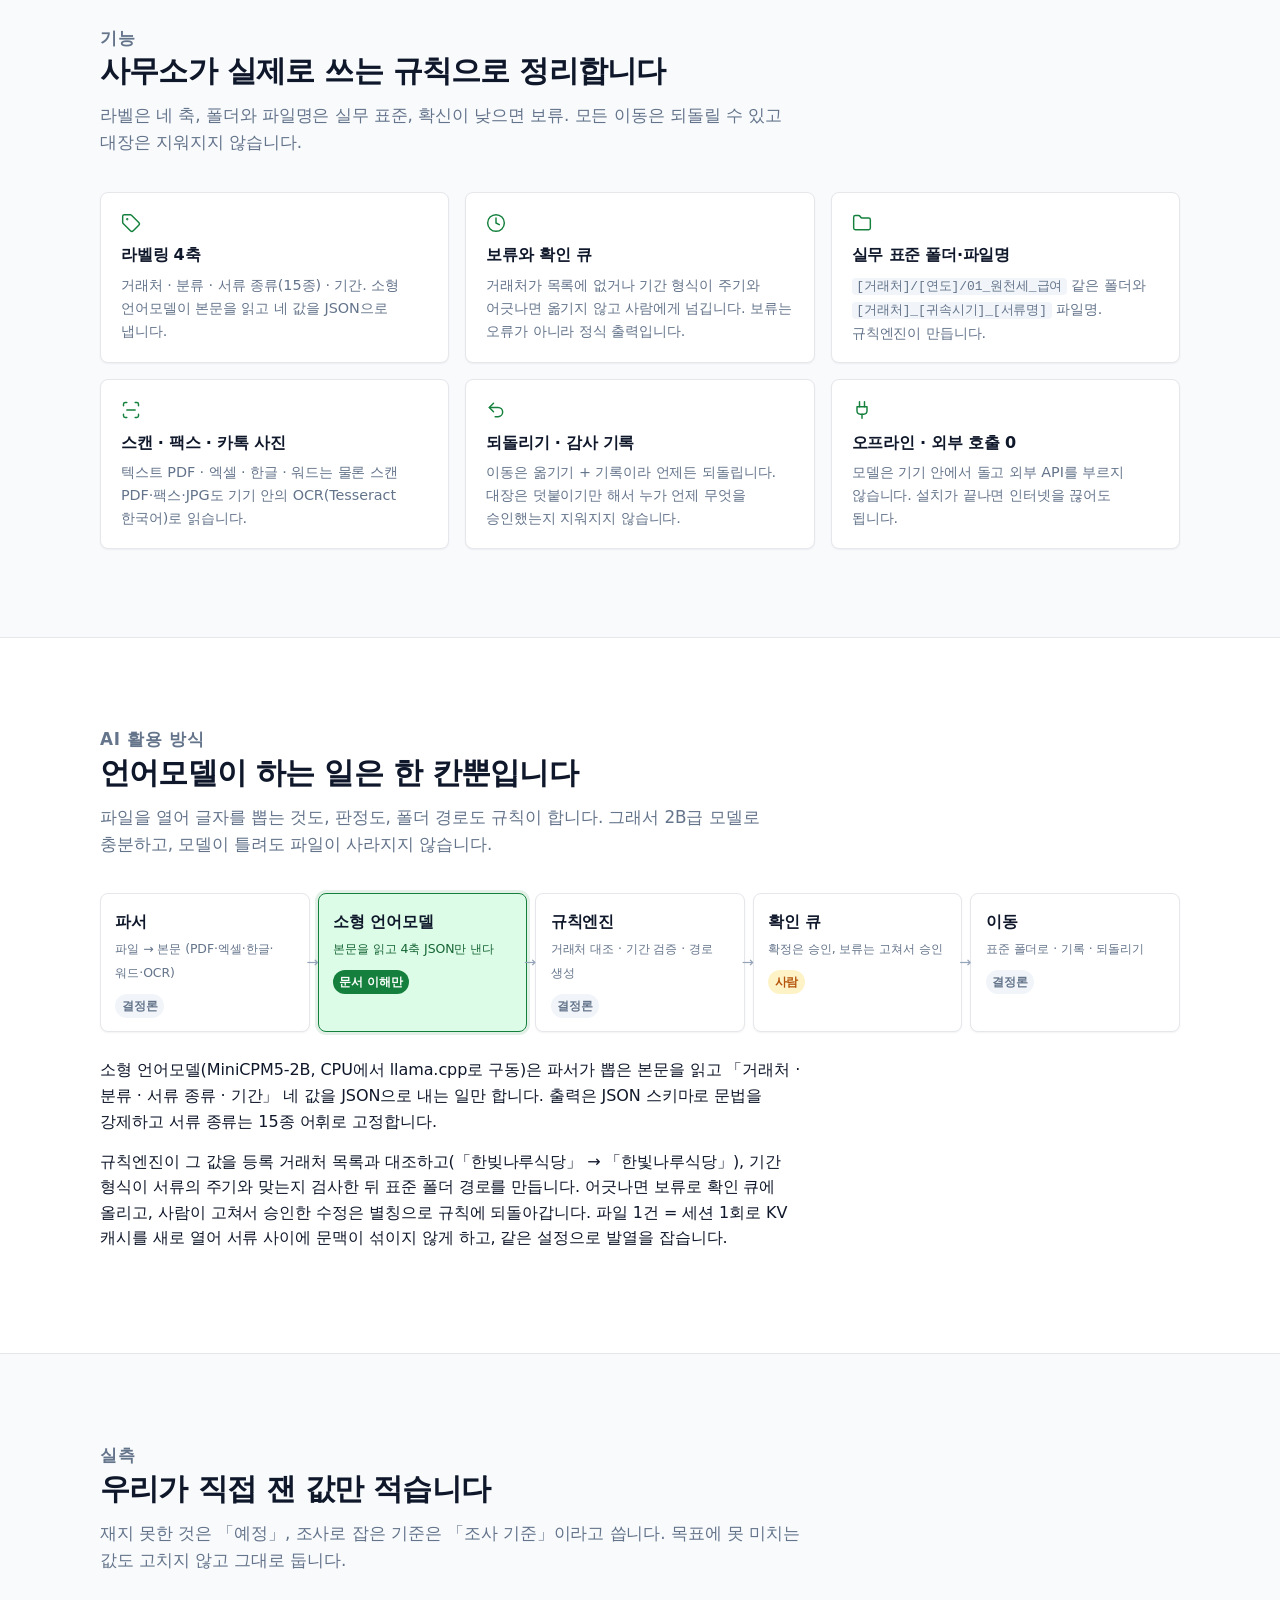
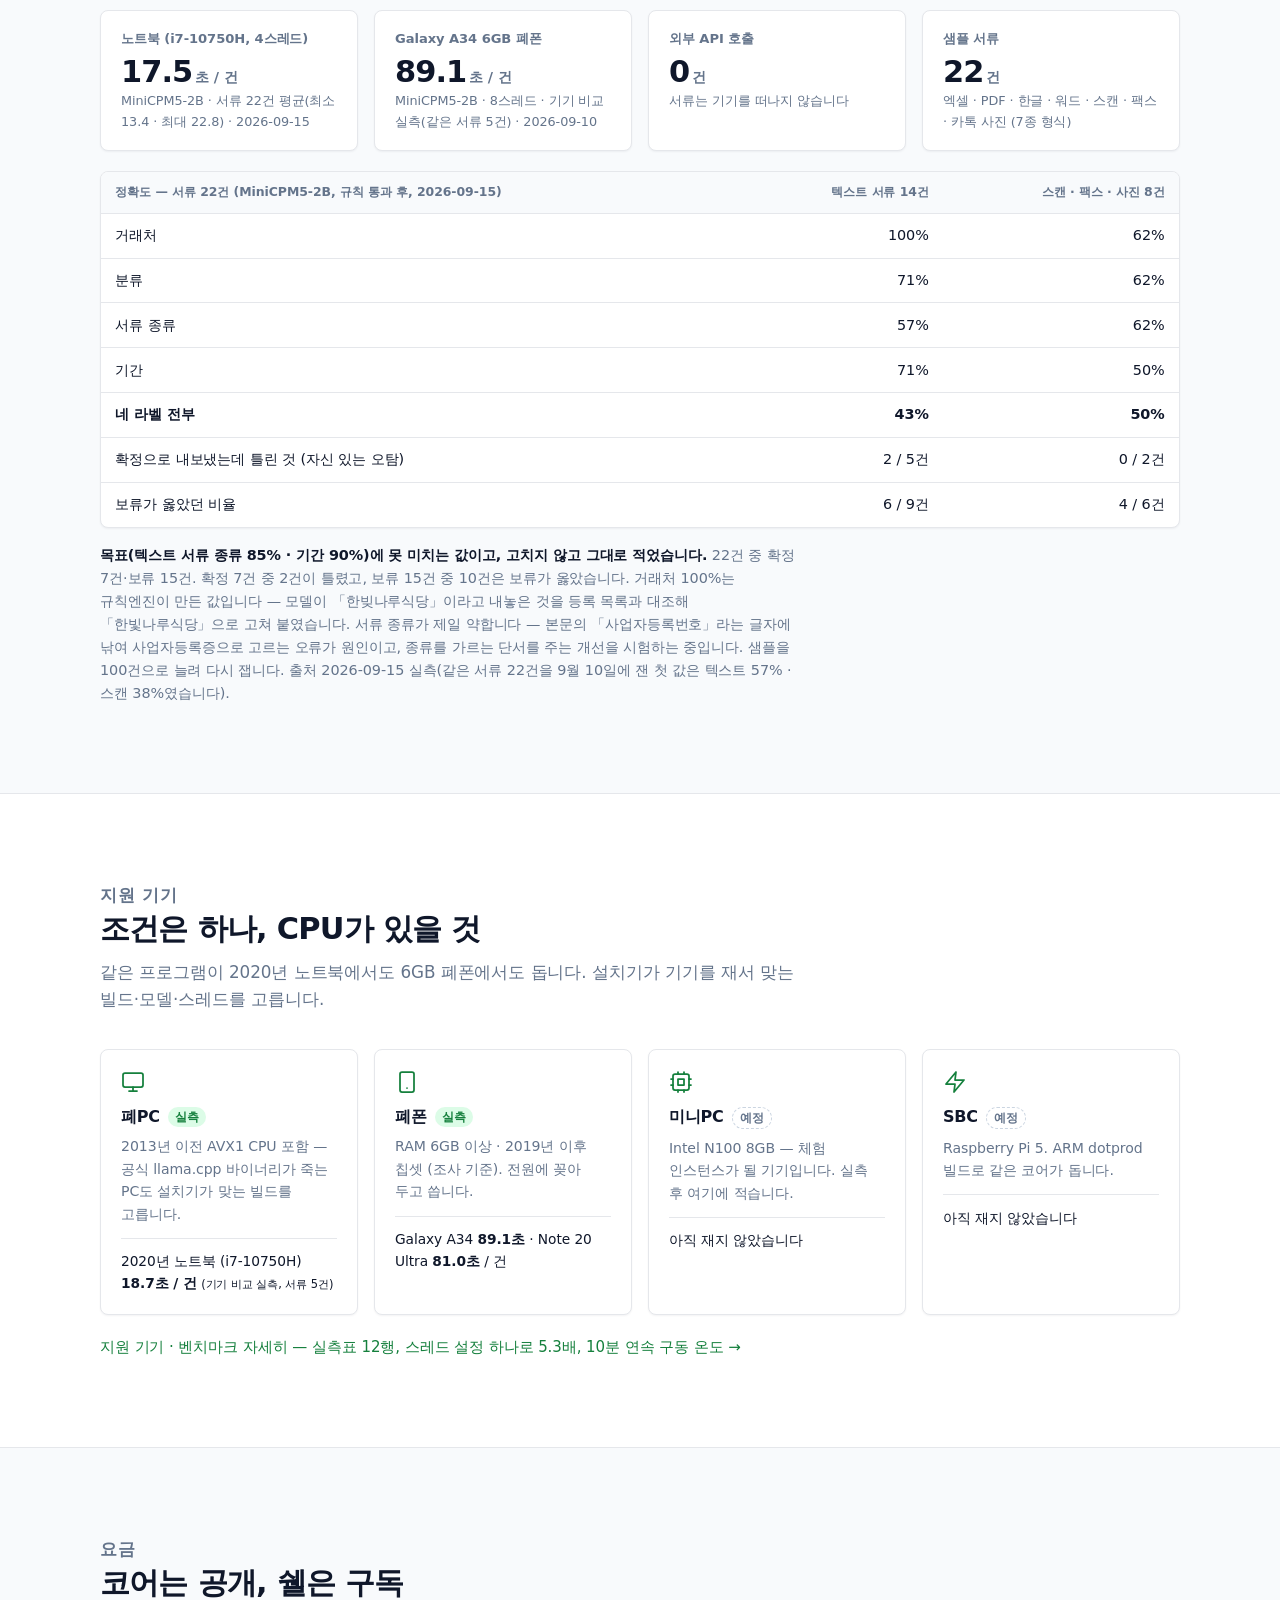
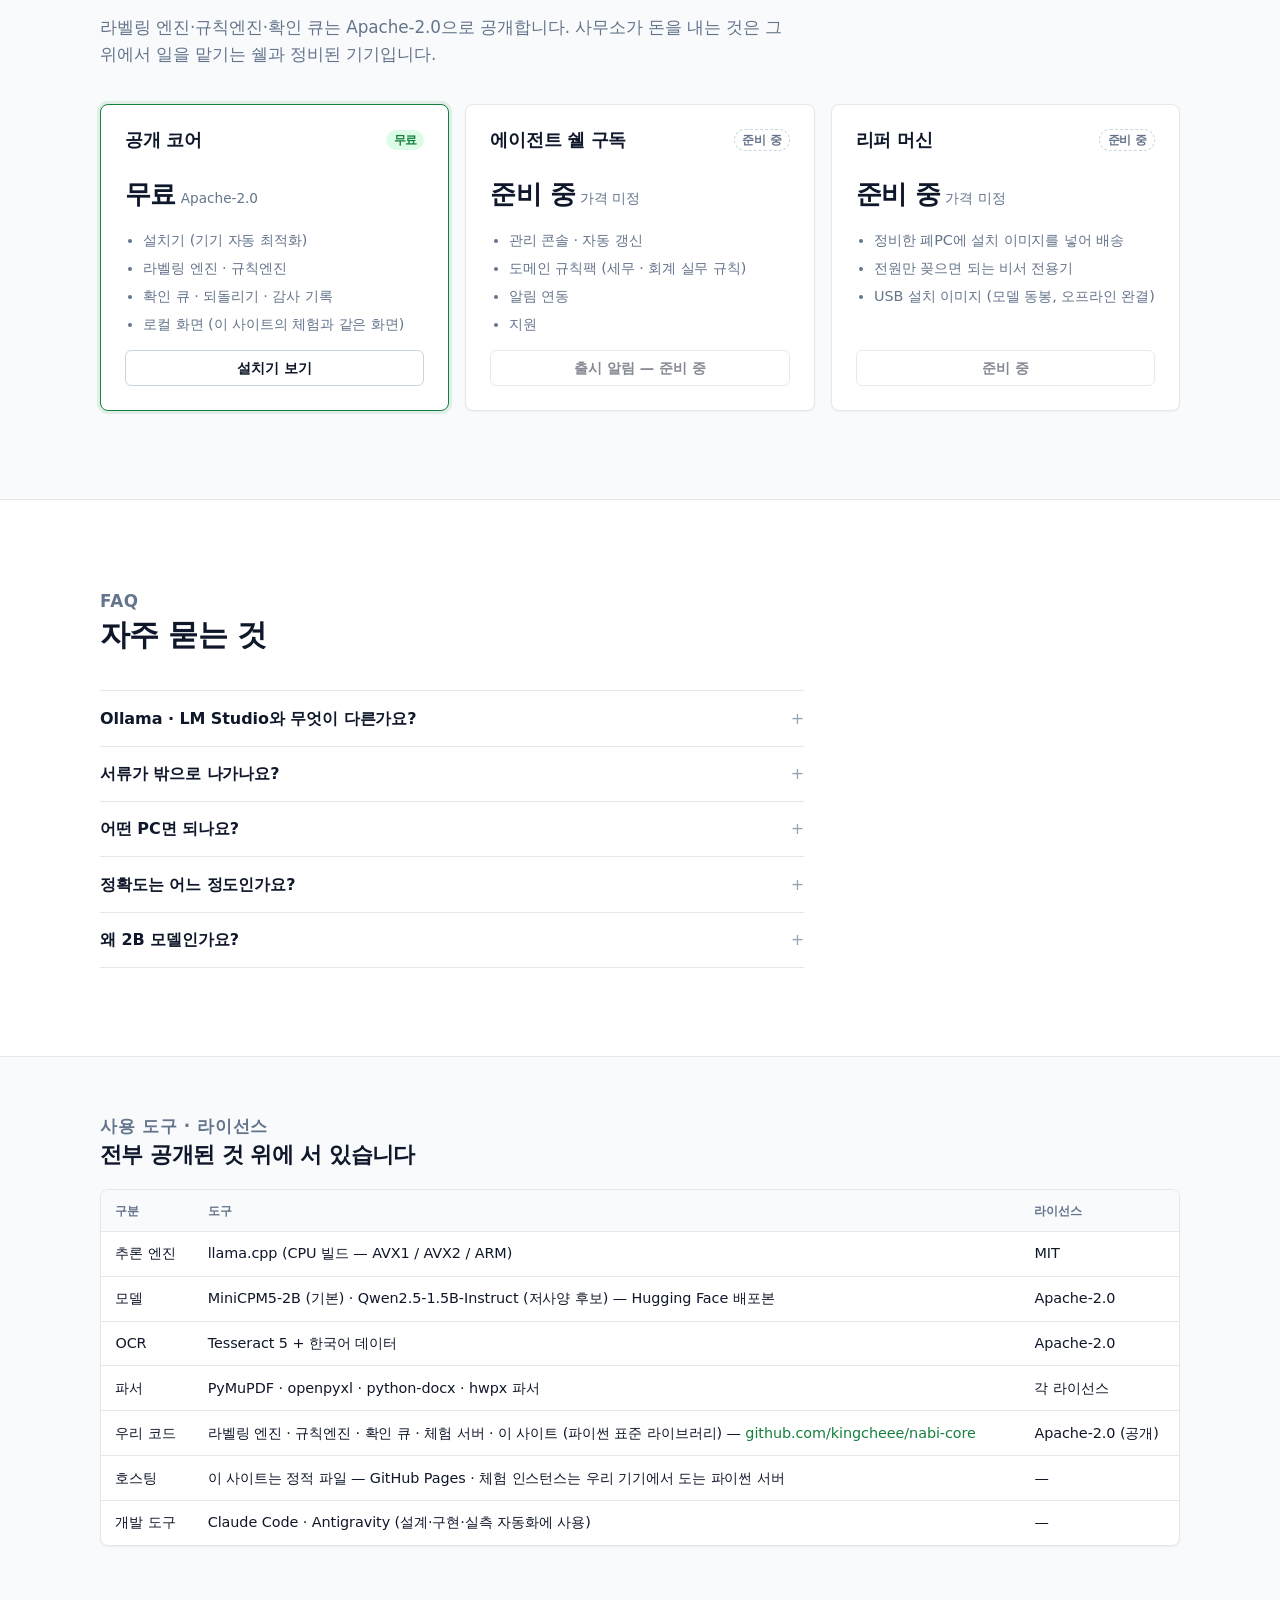
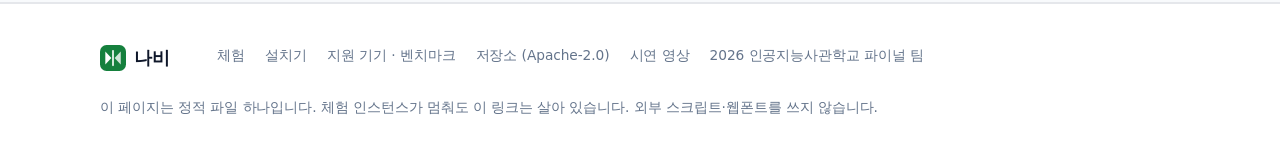
==== commit 8fcfd5e5: "pages: 9/15 정확도·시연 영상·저장소 링크 반영 (2026-09-16) Co-Authored-By: Claude Fable 5.1 <noreply@anthropic.com" ====
--- a/index.html
+++ b/index.html
@@ -101,7 +101,8 @@
   .shot .bar i{width:10px;height:10px;border-radius:50%;background:var(--line-2);display:block}
   .shot .bar .url{margin-left:.6rem;flex:1;max-width:28rem;height:22px;border-radius:6px;background:#fff;border:1px solid var(--line);
                   font-size:.74rem;color:var(--muted);display:flex;align-items:center;padding:0 .6rem;font-family:var(--mono)}
-  .shot img{display:block;width:100%;height:auto}
+  .shot img,.shot video{display:block;width:100%;height:auto}
+  .demo-links{display:flex;gap:1rem;flex-wrap:wrap;justify-content:center;margin:.9rem 0 0;font-size:.9rem;color:var(--muted)}
 
   /* 문제 띠 */
   .problem{background:var(--ink);color:#e2e8f0}
@@ -227,7 +228,7 @@
   <div class="in">
     <a class="brand" href="./"><svg class="mark" aria-hidden="true"><use href="#i-logo"/></svg>나비</a>
     <nav aria-label="페이지 안">
-      <a href="#features">기능</a><a href="#how">작동 방식</a><a href="#measured">실측</a><a href="#devices">지원 기기</a><a href="#pricing">요금</a><a href="#faq">FAQ</a>
+      <a href="#demo">영상</a><a href="#features">기능</a><a href="#how">작동 방식</a><a href="#measured">실측</a><a href="#devices">지원 기기</a><a href="#pricing">요금</a><a href="#faq">FAQ</a>
     </nav>
     <div class="cta">
       <a class="btn btn-secondary" href="download/">설치기</a>
@@ -259,10 +260,28 @@
     <div class="wrap">
       <svg class="ico" aria-hidden="true"><use href="#i-shield"/></svg>
       <div>
-        <p>세무사·회계사는 고객 재무 정보에 <b>법적 비밀유지 의무</b>를 집니다(세무사법 제11조·제22조, 공인회계사법 제20조·제53조).
-        그래서 고객 서류를 ChatGPT에 넣을 수 없고, 온프레미스 AI 장비는 수천만 원입니다. 결국 「KakaoTalk_20260710.jpg」 「Scan_001.pdf」를 사람이 한 장씩 열어 정리합니다.</p>
+        <p>세무사사무소 직원 한 사람이 거래처 32.8곳을 맡습니다. 거래처가 보내는 통장내역 엑셀·수기 세금계산서 사진·임대차계약서·급여대장은 카카오톡과 이메일로 들어오고 파일명은 촬영 날짜뿐입니다.
+        세무사·회계사는 고객 재무 정보에 <b>법적 비밀유지 의무</b>를 집니다(세무사법 제11조·제22조, 공인회계사법 제20조). 그래서 고객 서류를 클라우드 AI에 넣을 수 없고, 온프레미스 AI 장비는 수천만 원입니다.
+        결국 「KakaoTalk_20260710.jpg」 「Scan_001.pdf」를 사람이 한 장씩 열어 정리합니다 — 회계 사무소 조사에서 업무 시간의 20～30%가 여기에 들어갑니다.</p>
         <small>나비는 이미 갖고 있거나 버리려던 PC에서 돕니다 — 서류는 기기를 떠나지 않습니다.</small>
       </div>
+    </div>
+  </section>
+
+  <section id="demo">
+    <div class="wrap">
+      <div class="sec-head">
+        <p class="eyebrow">시연 영상 · 46초</p>
+        <h2>인텔 N100 소형 PC 한 대가 서류 22건을 정리합니다</h2>
+        <p>실물 기기 → 대시보드 → 받은 서류함 → 확인 큐 → 정리된 서류 → 기기 화면 순서로, 이 사이트의 체험과 같은 화면을 그대로 녹화했습니다. 자막만 있고 소리는 없습니다.</p>
+      </div>
+      <figure class="shot" style="margin:0">
+        <video controls preload="none" playsinline muted width="1600" height="900" poster="assets/nabi-demo-poster.jpg" aria-label="나비 시연 영상 46초 — 실물 N100 소형 PC에서 서류 22건을 라벨링하고 확인 큐에서 승인해 표준 폴더로 정리하는 화면 녹화">
+          <source src="assets/nabi-demo.mp4" type="video/mp4">
+          이 브라우저는 동영상을 재생하지 못합니다. <a href="assets/nabi-demo.mp4">영상 파일 내려받기</a>
+        </video>
+      </figure>
+      <p class="demo-links"><span>같은 영상 유튜브: <a href="https://youtu.be/Y4yoZT6KcuE" rel="noopener">youtu.be/Y4yoZT6KcuE</a></span><span>화면을 직접 만져 보려면 <a href="try/">체험하기</a></span></p>
     </div>
   </section>
 
@@ -334,24 +353,27 @@
         <p>재지 못한 것은 「예정」, 조사로 잡은 기준은 「조사 기준」이라고 씁니다. 목표에 못 미치는 값도 고치지 않고 그대로 둡니다.</p>
       </div>
       <div class="grid grid-4" style="margin-bottom:1.25rem">
-        <div class="stat"><div class="l">노트북 (i7-10750H, 4스레드)</div><div class="n">18.7<small>초 / 건</small></div><div class="s">MiniCPM5-2B · 서류 5건 평균 · 2026-09-10</div></div>
-        <div class="stat"><div class="l">Galaxy A34 6GB 폐폰</div><div class="n">89.1<small>초 / 건</small></div><div class="s">MiniCPM5-2B · 8스레드 · 같은 서류 5건</div></div>
+        <div class="stat"><div class="l">노트북 (i7-10750H, 4스레드)</div><div class="n">17.5<small>초 / 건</small></div><div class="s">MiniCPM5-2B · 서류 22건 평균(최소 13.4 · 최대 22.8) · 2026-09-15</div></div>
+        <div class="stat"><div class="l">Galaxy A34 6GB 폐폰</div><div class="n">89.1<small>초 / 건</small></div><div class="s">MiniCPM5-2B · 8스레드 · 기기 비교 실측(같은 서류 5건) · 2026-09-10</div></div>
         <div class="stat"><div class="l">외부 API 호출</div><div class="n">0<small>건</small></div><div class="s">서류는 기기를 떠나지 않습니다</div></div>
         <div class="stat"><div class="l">샘플 서류</div><div class="n">22<small>건</small></div><div class="s">엑셀 · PDF · 한글 · 워드 · 스캔 · 팩스 · 카톡 사진 (7종 형식)</div></div>
       </div>
       <div class="table-wrap">
         <table class="data">
-          <thead><tr><th>정확도 — 서류 22건 (MiniCPM5-2B, 규칙 통과 후)</th><th class="n">텍스트 서류 14건</th><th class="n">스캔 · 팩스 · 사진 8건</th></tr></thead>
+          <thead><tr><th>정확도 — 서류 22건 (MiniCPM5-2B, 규칙 통과 후, 2026-09-15)</th><th class="n">텍스트 서류 14건</th><th class="n">스캔 · 팩스 · 사진 8건</th></tr></thead>
           <tbody>
-            <tr><td>거래처</td><td class="n">93%</td><td class="n">38%</td></tr>
-            <tr><td>서류 종류</td><td class="n">64%</td><td class="n">38%</td></tr>
-            <tr><td>기간</td><td class="n">86%</td><td class="n">50%</td></tr>
-            <tr><td><b>네 라벨 전부</b></td><td class="n"><b>57%</b></td><td class="n"><b>38%</b></td></tr>
+            <tr><td>거래처</td><td class="n">100%</td><td class="n">62%</td></tr>
+            <tr><td>분류</td><td class="n">71%</td><td class="n">62%</td></tr>
+            <tr><td>서류 종류</td><td class="n">57%</td><td class="n">62%</td></tr>
+            <tr><td>기간</td><td class="n">71%</td><td class="n">50%</td></tr>
+            <tr><td><b>네 라벨 전부</b></td><td class="n"><b>43%</b></td><td class="n"><b>50%</b></td></tr>
+            <tr><td>확정으로 내보냈는데 틀린 것 (자신 있는 오탐)</td><td class="n">2 / 5건</td><td class="n">0 / 2건</td></tr>
+            <tr><td>보류가 옳았던 비율</td><td class="n">6 / 9건</td><td class="n">4 / 6건</td></tr>
           </tbody>
         </table>
       </div>
-      <p class="acc-note"><b>목표에 못 미치는 값이고, 고치지 않고 그대로 적었습니다.</b> 틀린 것의 대부분은 「보류」로 사람에게 넘어갑니다. 서류 종류를 가르는 단서를 프롬프트에 주는 개선을 시험하는 중이고, 샘플을 100건으로 늘려 다시 잽니다.
-      거래처 93%는 규칙엔진이 만든 값입니다 — 모델이 「한빚나루식당」이라고 내놓은 것을 등록 목록과 대조해 고쳐 붙였습니다. 출처 2026-09-10 실측.</p>
+      <p class="acc-note"><b>목표(텍스트 서류 종류 85% · 기간 90%)에 못 미치는 값이고, 고치지 않고 그대로 적었습니다.</b> 22건 중 확정 7건·보류 15건. 확정 7건 중 2건이 틀렸고, 보류 15건 중 10건은 보류가 옳았습니다.
+      거래처 100%는 규칙엔진이 만든 값입니다 — 모델이 「한빚나루식당」이라고 내놓은 것을 등록 목록과 대조해 「한빛나루식당」으로 고쳐 붙였습니다. 서류 종류가 제일 약합니다 — 본문의 「사업자등록번호」라는 글자에 낚여 사업자등록증으로 고르는 오류가 원인이고, 종류를 가르는 단서를 주는 개선을 시험하는 중입니다. 샘플을 100건으로 늘려 다시 잽니다. 출처 2026-09-15 실측(같은 서류 22건을 9월 10일에 잰 첫 값은 텍스트 57% · 스캔 38%였습니다).</p>
     </div>
   </section>
 
@@ -365,7 +387,7 @@
       <div class="grid grid-4">
         <div class="card dev"><svg class="ico" aria-hidden="true"><use href="#i-monitor"/></svg><h3>폐PC <span class="badge badge-ready">실측</span></h3>
           <p>2013년 이전 AVX1 CPU 포함 — 공식 llama.cpp 바이너리가 죽는 PC도 설치기가 맞는 빌드를 고릅니다.</p>
-          <div class="m">2020년 노트북 (i7-10750H) <b>18.7초 / 건</b></div></div>
+          <div class="m">2020년 노트북 (i7-10750H) <b>18.7초 / 건</b> <small>(기기 비교 실측, 서류 5건)</small></div></div>
         <div class="card dev"><svg class="ico" aria-hidden="true"><use href="#i-smartphone"/></svg><h3>폐폰 <span class="badge badge-ready">실측</span></h3>
           <p>RAM 6GB 이상 · 2019년 이후 칩셋 (조사 기준). 전원에 꽂아 두고 씁니다.</p>
           <div class="m">Galaxy A34 <b>89.1초</b> · Note 20 Ultra <b>81.0초</b> / 건</div></div>
@@ -424,7 +446,7 @@
         <details><summary>어떤 PC면 되나요?</summary>
           <p>CPU가 있으면 됩니다. GPU는 쓰지 않습니다. 설치기가 CPU 명령어(AVX1/AVX2/ARM)·RAM·코어 구성·메모리 대역폭을 재서 그 기기에 맞는 추론 엔진 빌드와 모델 크기(2B 기본)를 고릅니다. 우리가 실제로 돌린 가장 낮은 기기는 6GB Galaxy A34입니다.</p></details>
         <details><summary>정확도는 어느 정도인가요?</summary>
-          <p>위 실측표 그대로입니다 — 텍스트 서류 14건에서 네 라벨 전부 57%, 스캔·사진 8건에서 38%. 목표에 못 미치고, 그래서 확신이 낮으면 「보류」가 정식 출력입니다. 틀린 것의 대부분이 보류로 사람에게 넘어가고, 사람이 고친 수정은 별칭으로 규칙에 되돌아갑니다. 100건으로 다시 잽니다.</p></details>
+          <p>위 실측표 그대로입니다 — 2026-09-15 기준 텍스트 서류 14건에서 거래처 100% · 분류 71% · 서류 종류 57% · 기간 71%, 스캔·사진 8건에서 거래처 62% · 종류 62% · 기간 50%. 목표에 못 미치고, 그래서 확신이 낮으면 「보류」가 정식 출력입니다. 확정으로 내보낸 7건 중 2건이 틀렸고 보류 15건 중 10건은 보류가 옳았습니다. 사람이 고친 수정은 별칭으로 규칙에 되돌아갑니다. 100건으로 다시 잽니다.</p></details>
         <details><summary>왜 2B 모델인가요?</summary>
           <p>언어모델이 하는 일이 한 칸(본문을 읽고 4축 JSON)뿐이라 큰 모델이 필요 없고, 2B급이면 CPU만으로 서류 1건을 노트북에서 18.7초, 폐폰에서 1분 반 안에 읽습니다(실측). 판정과 경로는 규칙엔진이 하므로 모델이 틀려도 파일이 사라지지 않습니다. 우리가 잰 두 모델(MiniCPM5-2B · Qwen2.5-1.5B) 중 더 정확한 쪽을 기본으로 골랐습니다.</p></details>
       </div>
@@ -445,7 +467,8 @@
             <tr><td>모델</td><td>MiniCPM5-2B (기본) · Qwen2.5-1.5B-Instruct (저사양 후보) — Hugging Face 배포본</td><td>Apache-2.0</td></tr>
             <tr><td>OCR</td><td>Tesseract 5 + 한국어 데이터</td><td>Apache-2.0</td></tr>
             <tr><td>파서</td><td>PyMuPDF · openpyxl · python-docx · hwpx 파서</td><td>각 라이선스</td></tr>
-            <tr><td>우리 코드</td><td>설치기 · 라벨링 엔진 · 규칙엔진 · 확인 큐 · 이 화면 (파이썬 표준 라이브러리)</td><td>Apache-2.0 (공개 준비 중)</td></tr>
+            <tr><td>우리 코드</td><td>라벨링 엔진 · 규칙엔진 · 확인 큐 · 체험 서버 · 이 사이트 (파이썬 표준 라이브러리) — <a href="https://github.com/kingcheee/nabi-core" rel="noopener">github.com/kingcheee/nabi-core</a></td><td>Apache-2.0 (공개)</td></tr>
+            <tr><td>호스팅</td><td>이 사이트는 정적 파일 — GitHub Pages · 체험 인스턴스는 우리 기기에서 도는 파이썬 서버</td><td>—</td></tr>
             <tr><td>개발 도구</td><td>Claude Code · Antigravity (설계·구현·실측 자동화에 사용)</td><td>—</td></tr>
           </tbody>
         </table>
@@ -458,7 +481,7 @@
 <footer class="site-footer">
   <div class="wrap in">
     <a class="brand" href="./"><svg class="mark" aria-hidden="true"><use href="#i-logo"/></svg>나비</a>
-    <div class="links"><a href="try/">체험</a><a href="download/">설치기</a><a href="phone/">지원 기기 · 벤치마크</a><span>라이선스 Apache-2.0</span><span>2026 인공지능사관학교 파이널 팀</span></div>
+    <div class="links"><a href="try/">체험</a><a href="download/">설치기</a><a href="phone/">지원 기기 · 벤치마크</a><a href="https://github.com/kingcheee/nabi-core" rel="noopener">저장소 (Apache-2.0)</a><a href="https://youtu.be/Y4yoZT6KcuE" rel="noopener">시연 영상</a><span>2026 인공지능사관학교 파이널 팀</span></div>
     <p class="note">이 페이지는 정적 파일 하나입니다. 체험 인스턴스가 멈춰도 이 링크는 살아 있습니다. 외부 스크립트·웹폰트를 쓰지 않습니다.</p>
   </div>
 </footer>
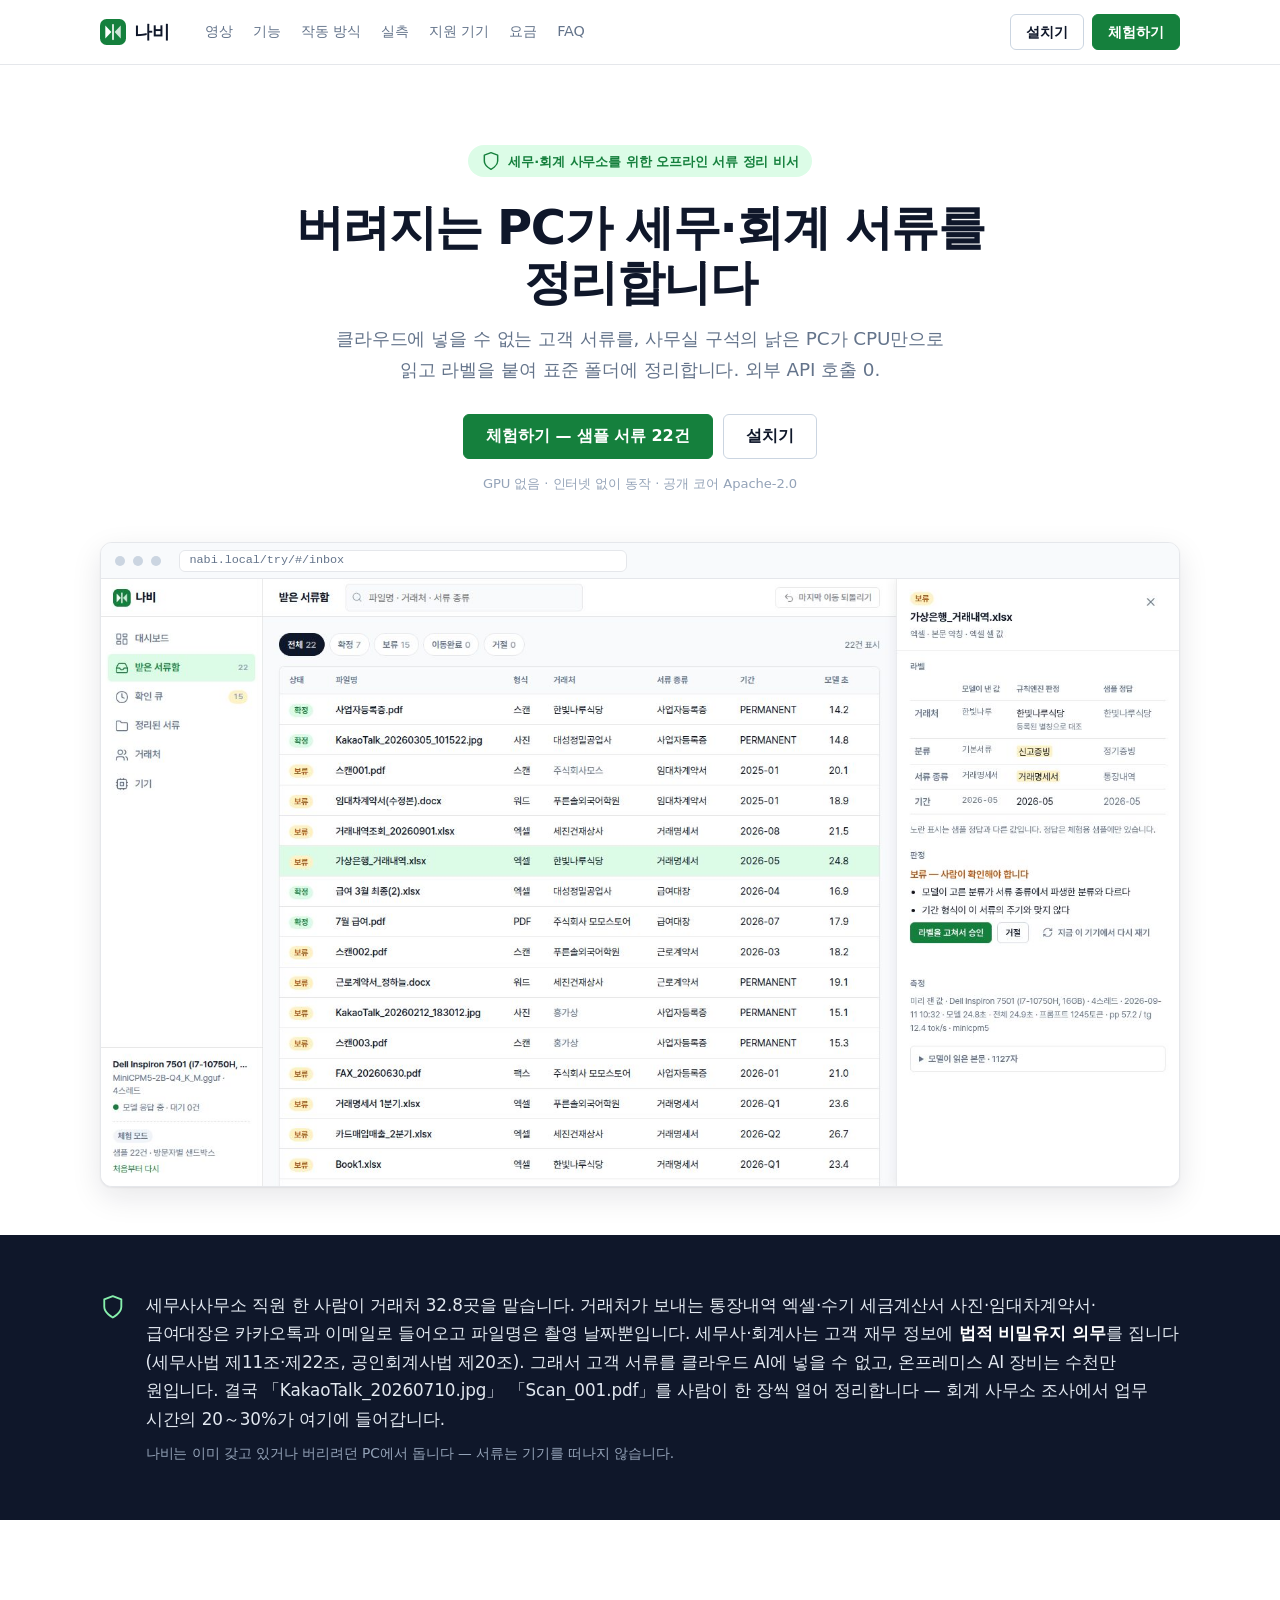
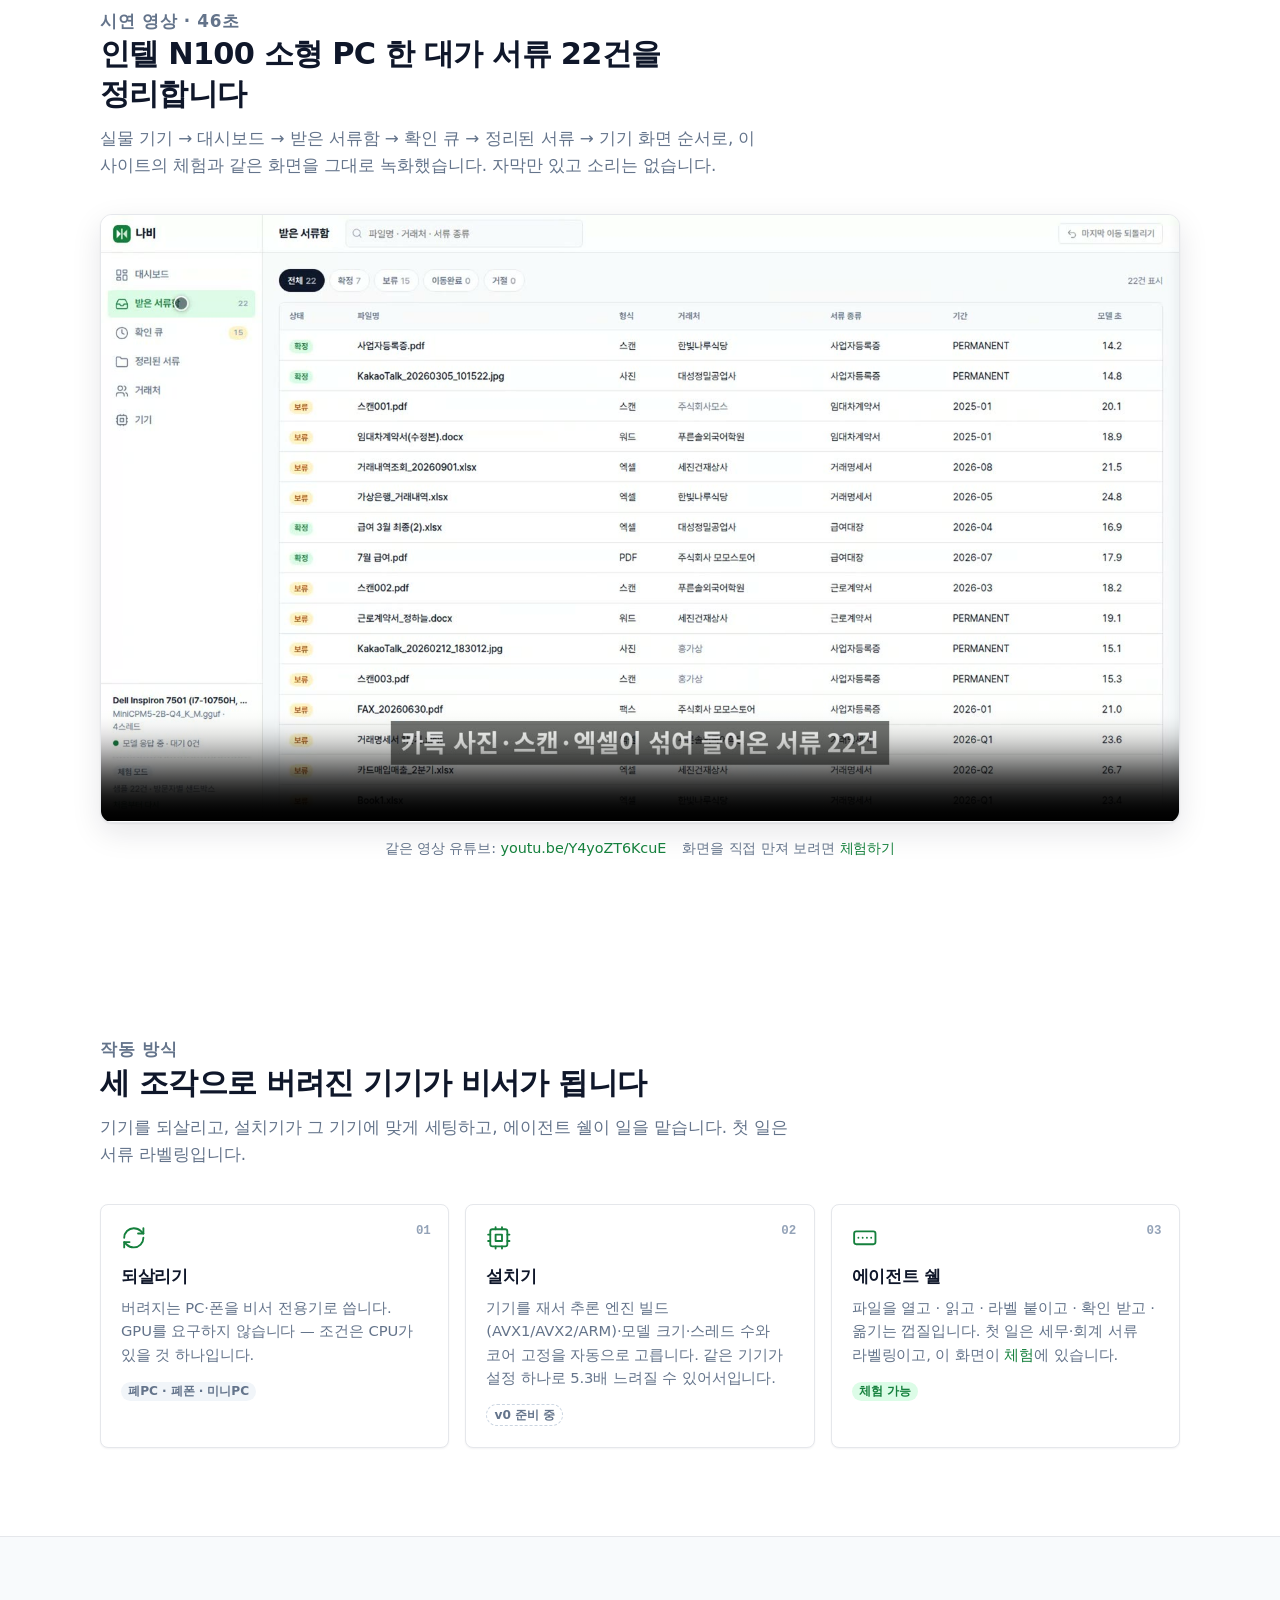
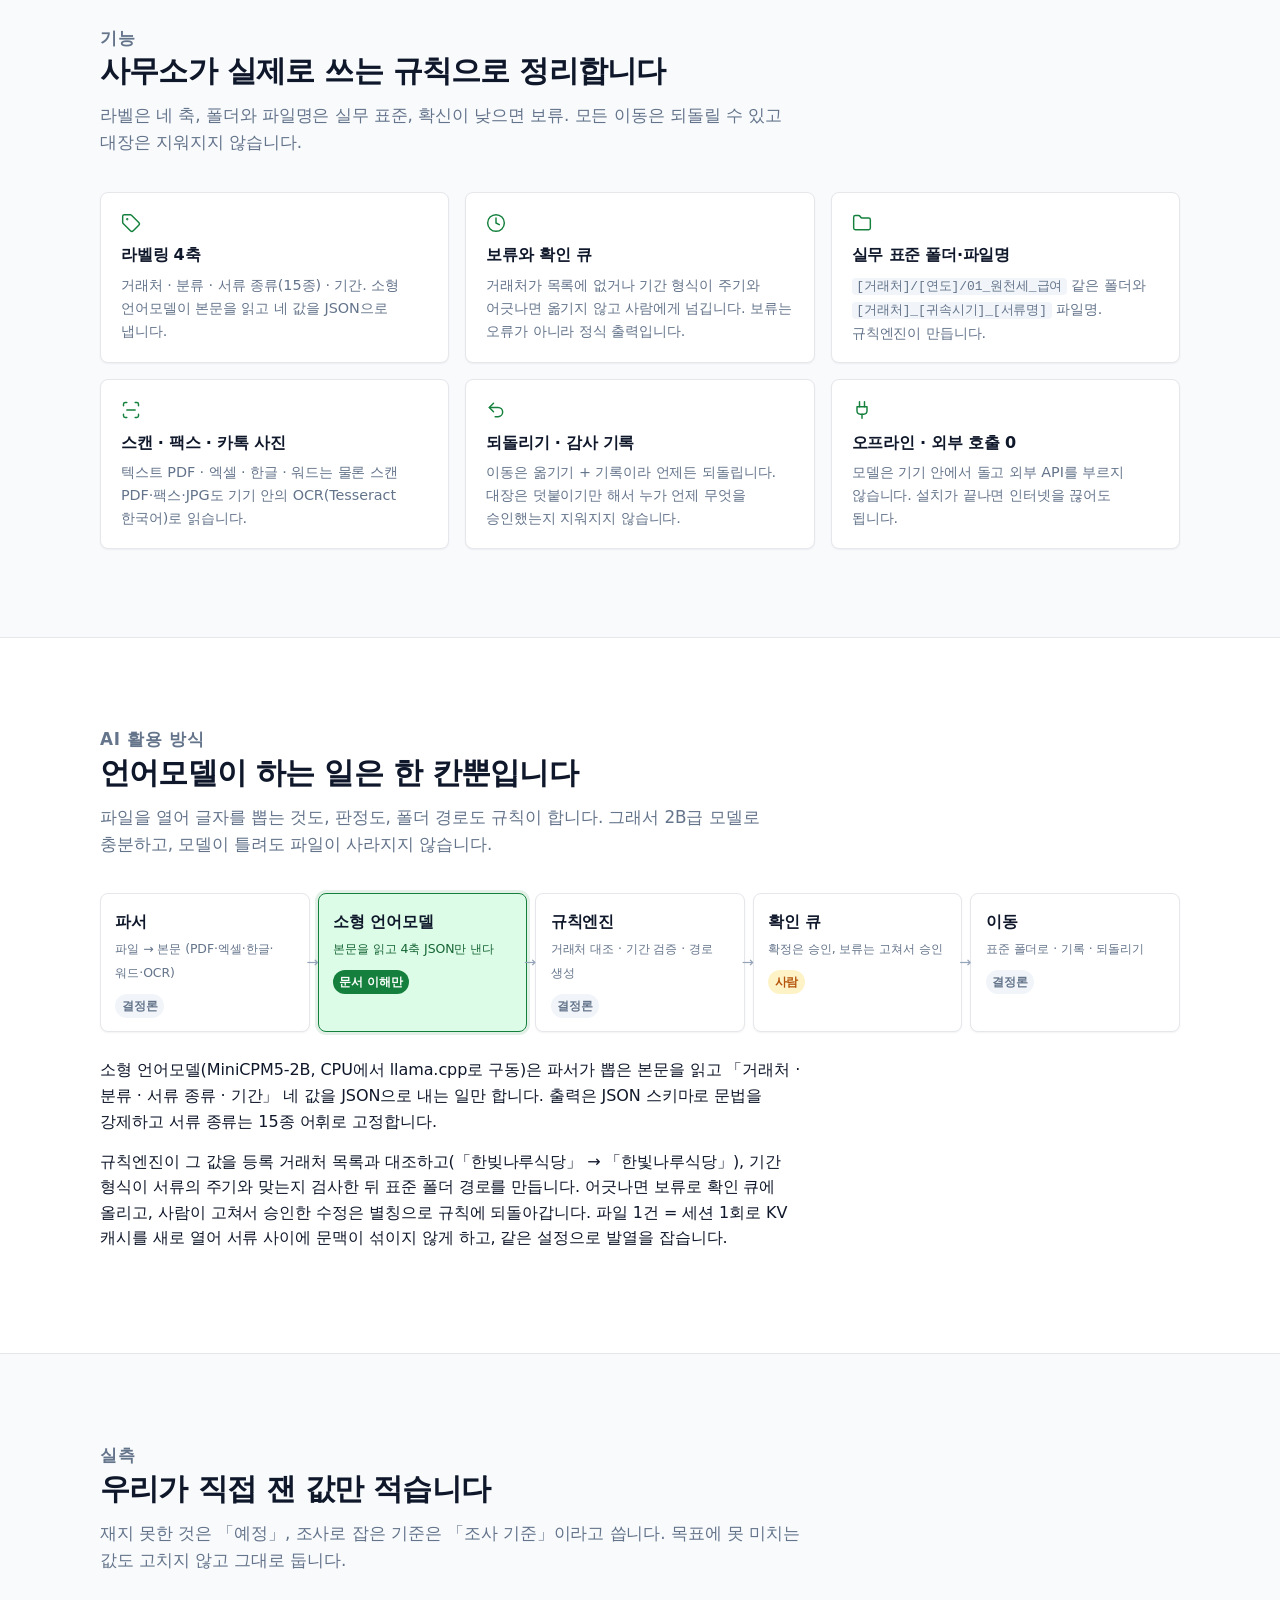
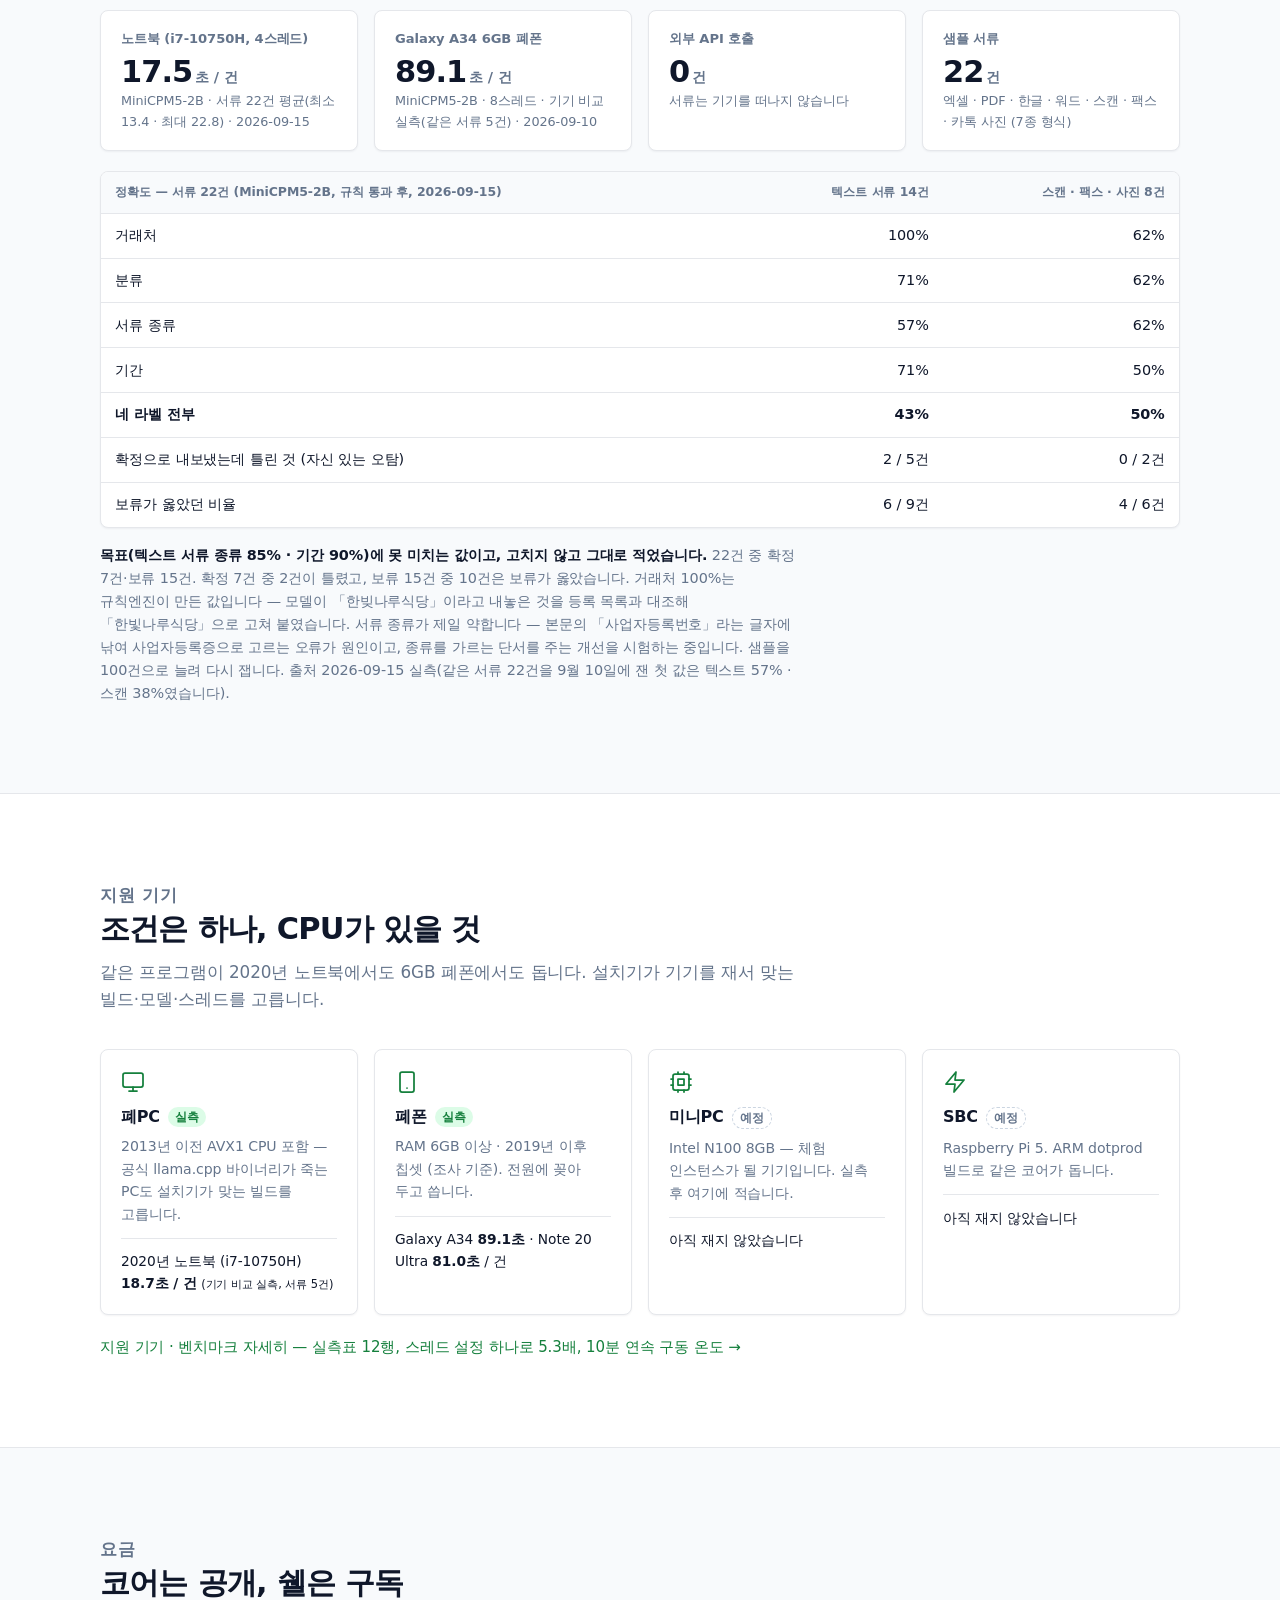
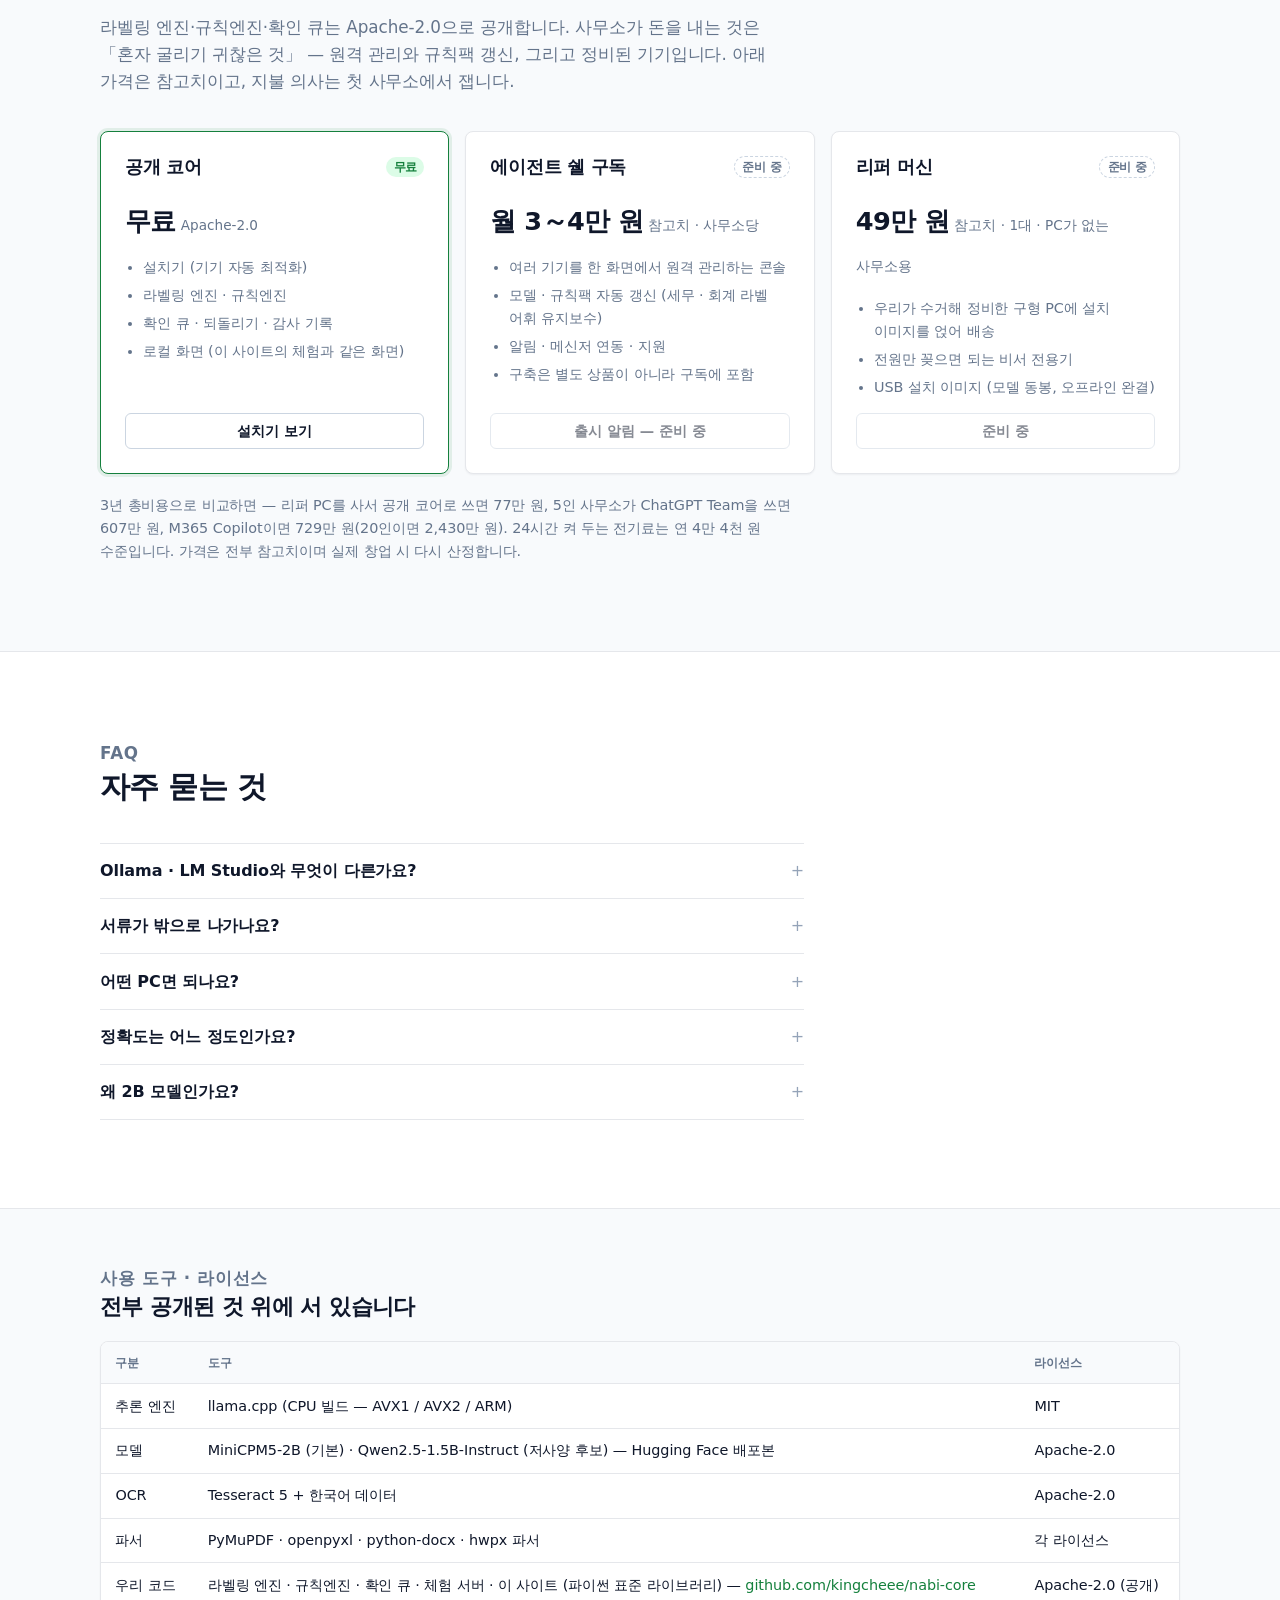
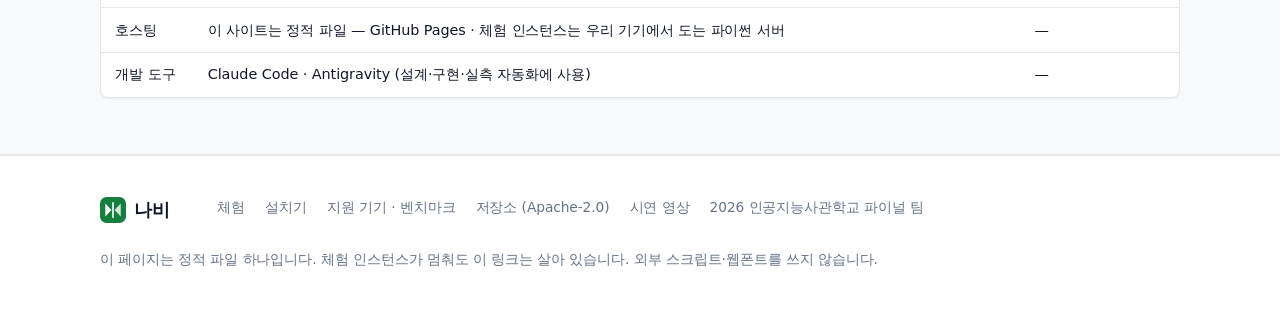
==== commit a5259100: "pages: 체험 인스턴스 주소(meta nabi-api)·헤더 세션 · 요금 참고치 (2026-09-16) Co-Authored-By: Claude Fable 5.1 <norep" ====
--- a/index.html
+++ b/index.html
@@ -407,7 +407,7 @@
       <div class="sec-head">
         <p class="eyebrow">요금</p>
         <h2>코어는 공개, 쉘은 구독</h2>
-        <p>라벨링 엔진·규칙엔진·확인 큐는 Apache-2.0으로 공개합니다. 사무소가 돈을 내는 것은 그 위에서 일을 맡기는 쉘과 정비된 기기입니다.</p>
+        <p>라벨링 엔진·규칙엔진·확인 큐는 Apache-2.0으로 공개합니다. 사무소가 돈을 내는 것은 「혼자 굴리기 귀찮은 것」 — 원격 관리와 규칙팩 갱신, 그리고 정비된 기기입니다. 아래 가격은 참고치이고, 지불 의사는 첫 사무소에서 잽니다.</p>
       </div>
       <div class="grid grid-3">
         <div class="card plan core">
@@ -418,17 +418,18 @@
         </div>
         <div class="card plan">
           <h3>에이전트 쉘 구독 <span class="badge badge-soon">준비 중</span></h3>
-          <div class="price">준비 중<small>가격 미정</small></div>
-          <ul><li>관리 콘솔 · 자동 갱신</li><li>도메인 규칙팩 (세무 · 회계 실무 규칙)</li><li>알림 연동</li><li>지원</li></ul>
+          <div class="price">월 3～4만 원<small>참고치 · 사무소당</small></div>
+          <ul><li>여러 기기를 한 화면에서 원격 관리하는 콘솔</li><li>모델 · 규칙팩 자동 갱신 (세무 · 회계 라벨 어휘 유지보수)</li><li>알림 · 메신저 연동 · 지원</li><li>구축은 별도 상품이 아니라 구독에 포함</li></ul>
           <a class="btn btn-secondary" aria-disabled="true" href="#pricing">출시 알림 — 준비 중</a>
         </div>
         <div class="card plan">
           <h3>리퍼 머신 <span class="badge badge-soon">준비 중</span></h3>
-          <div class="price">준비 중<small>가격 미정</small></div>
-          <ul><li>정비한 폐PC에 설치 이미지를 넣어 배송</li><li>전원만 꽂으면 되는 비서 전용기</li><li>USB 설치 이미지 (모델 동봉, 오프라인 완결)</li></ul>
+          <div class="price">49만 원<small>참고치 · 1대 · PC가 없는 사무소용</small></div>
+          <ul><li>우리가 수거해 정비한 구형 PC에 설치 이미지를 얹어 배송</li><li>전원만 꽂으면 되는 비서 전용기</li><li>USB 설치 이미지 (모델 동봉, 오프라인 완결)</li></ul>
           <a class="btn btn-secondary" aria-disabled="true" href="#pricing">준비 중</a>
         </div>
       </div>
+      <p class="acc-note" style="margin-top:1.25rem">3년 총비용으로 비교하면 — 리퍼 PC를 사서 공개 코어로 쓰면 77만 원, 5인 사무소가 ChatGPT Team을 쓰면 607만 원, M365 Copilot이면 729만 원(20인이면 2,430만 원). 24시간 켜 두는 전기료는 연 4만 4천 원 수준입니다. 가격은 전부 참고치이며 실제 창업 시 다시 산정합니다.</p>
     </div>
   </section>
 
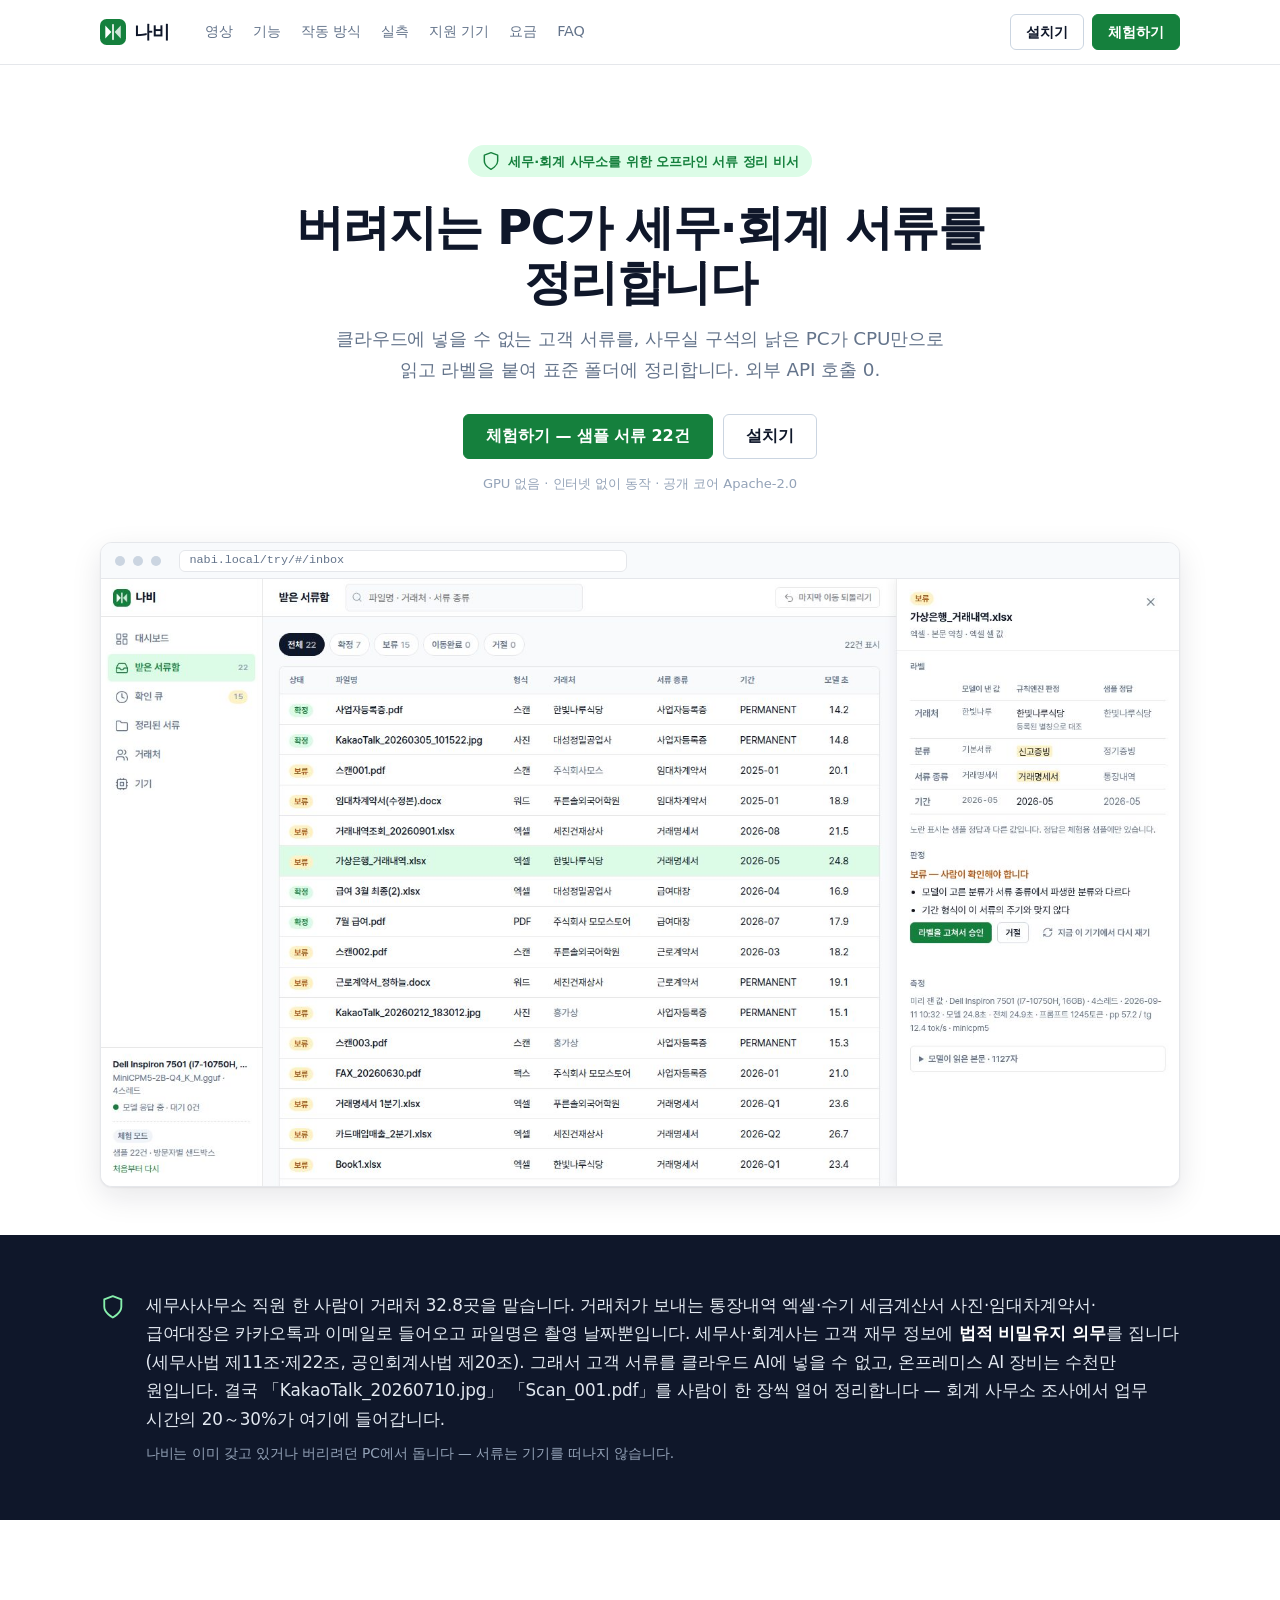
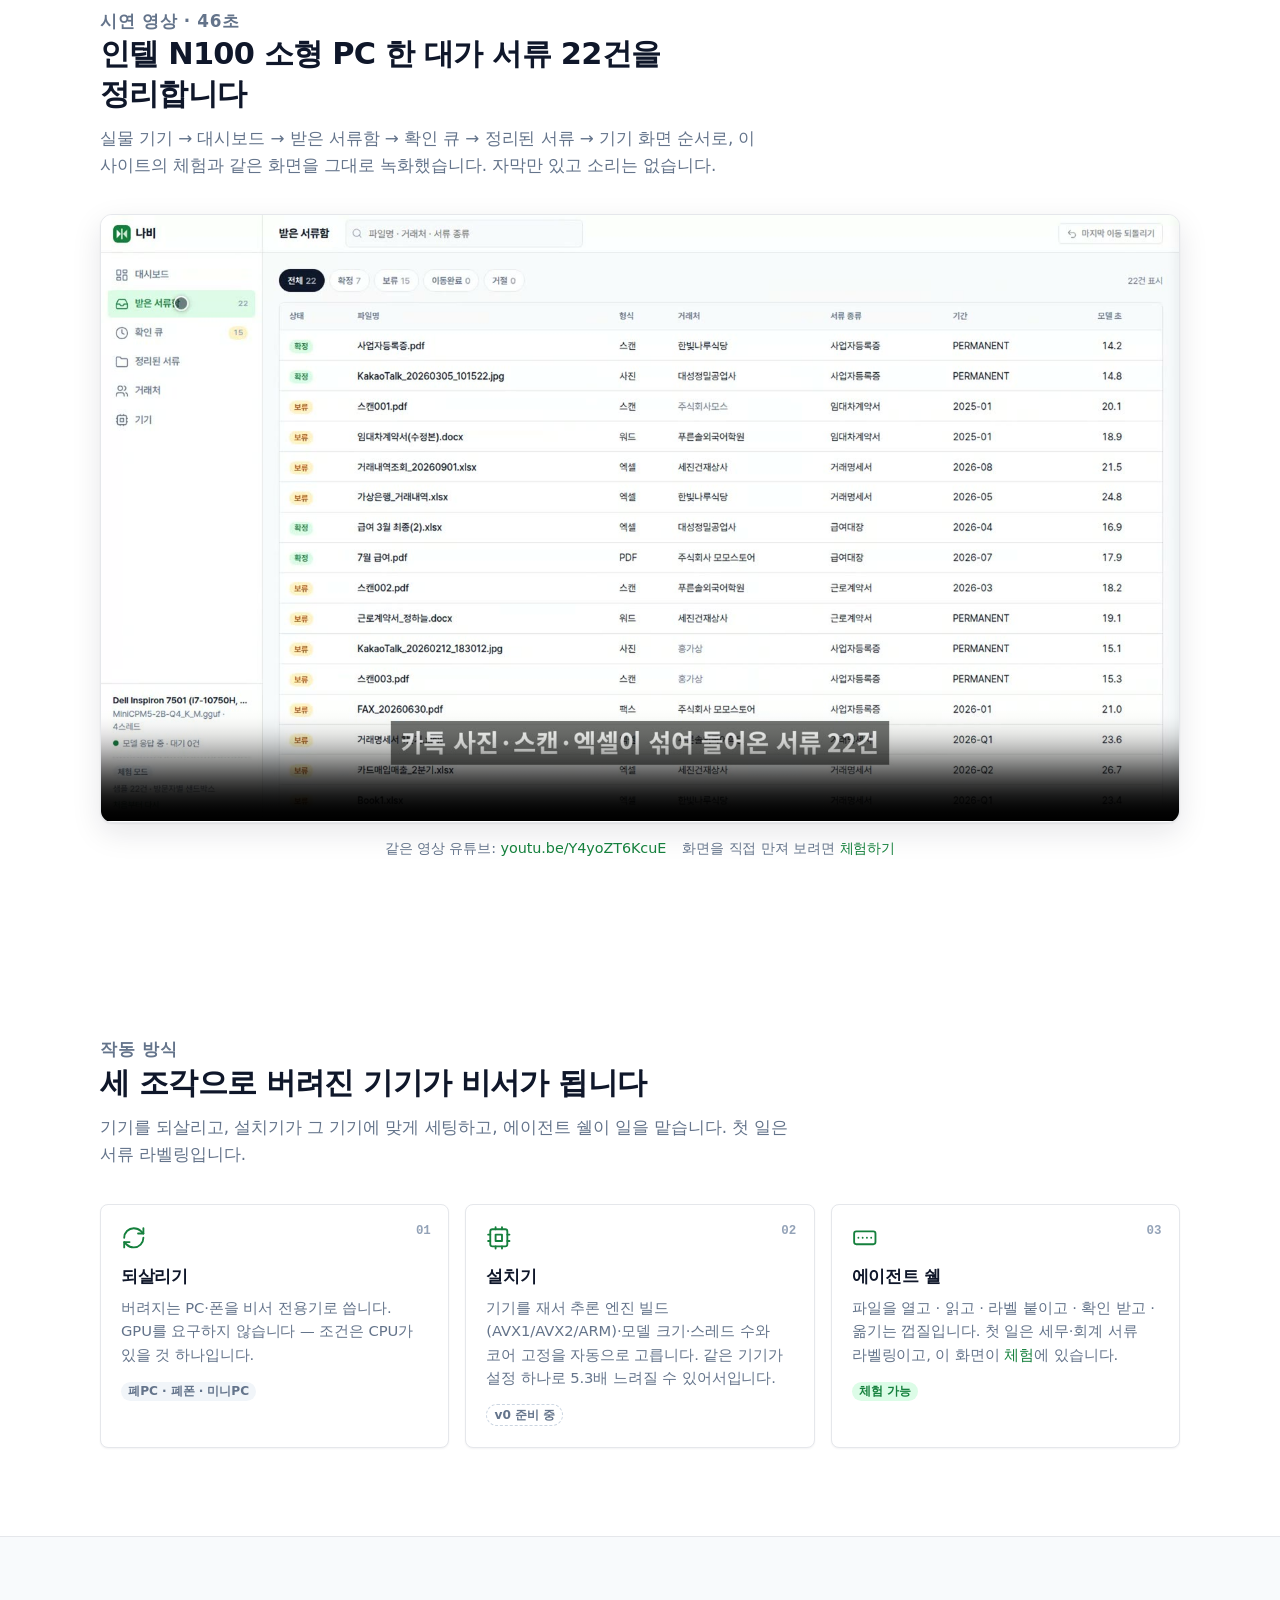
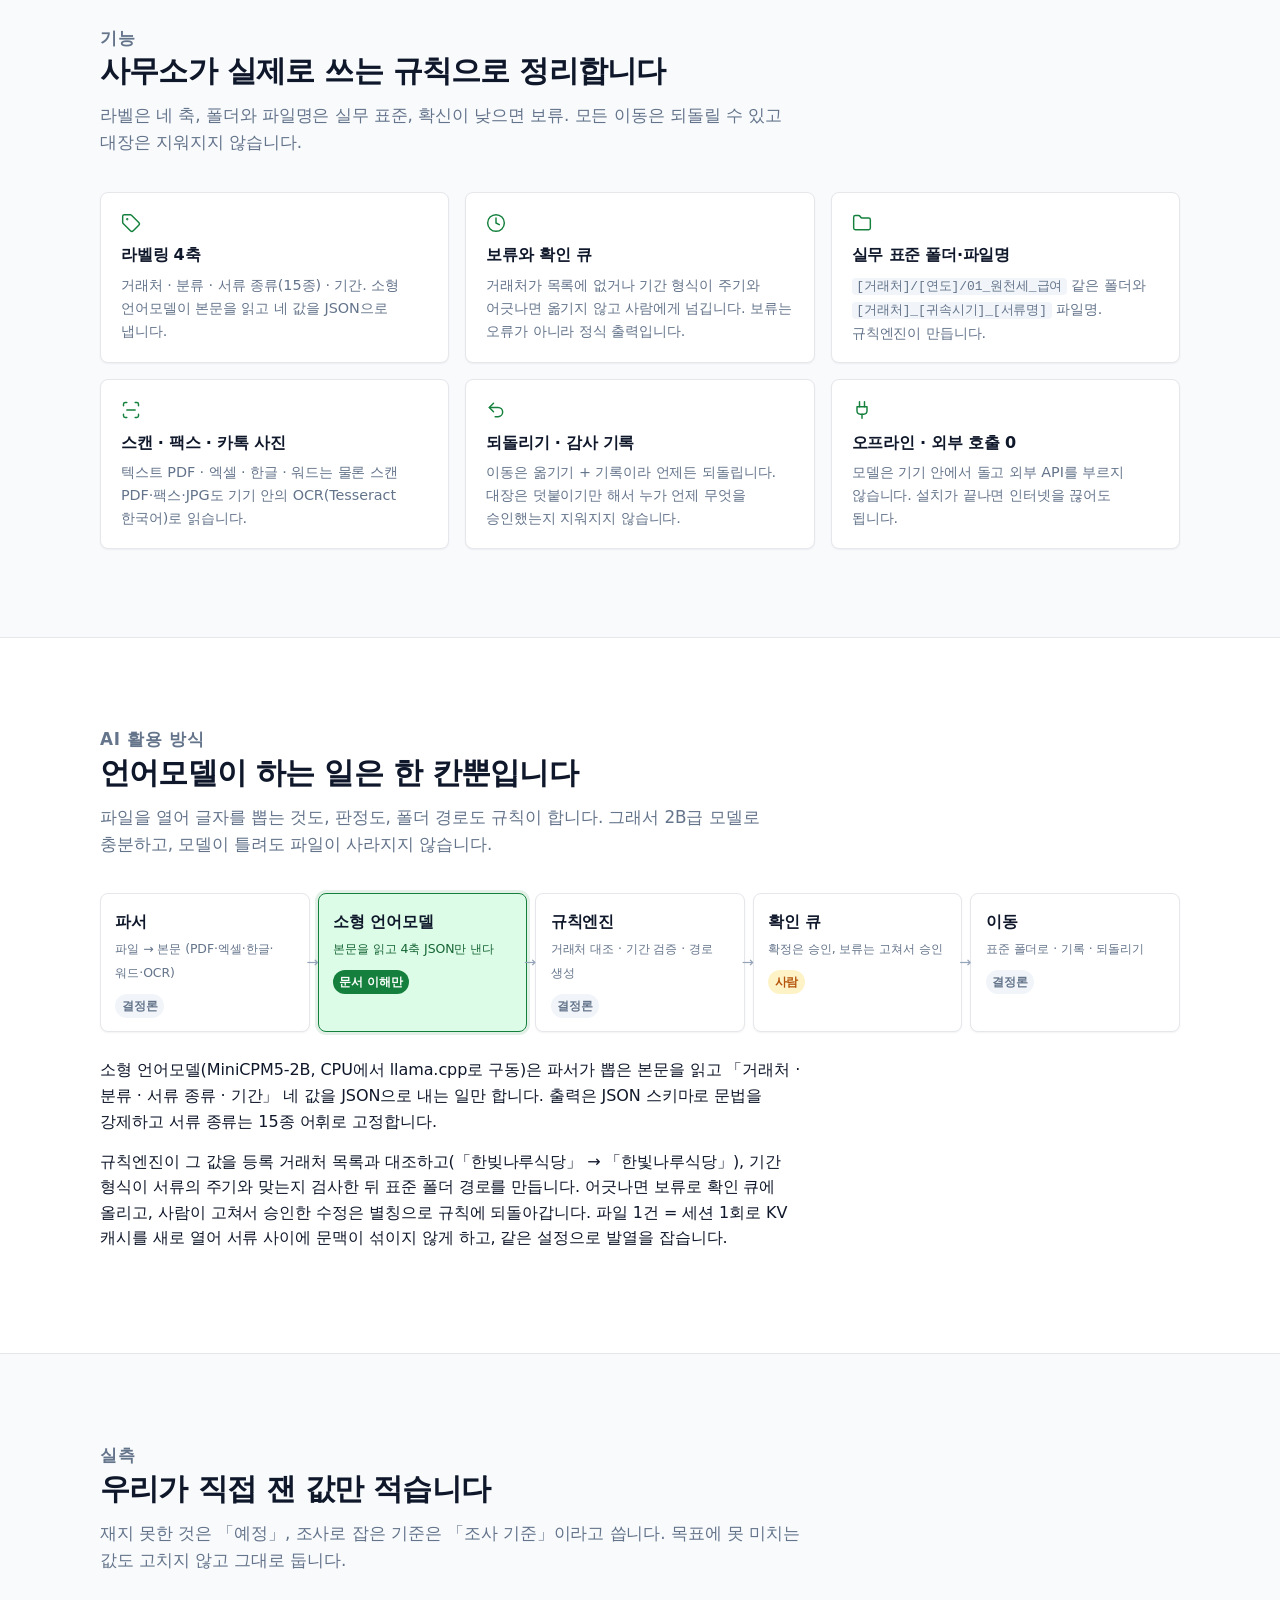
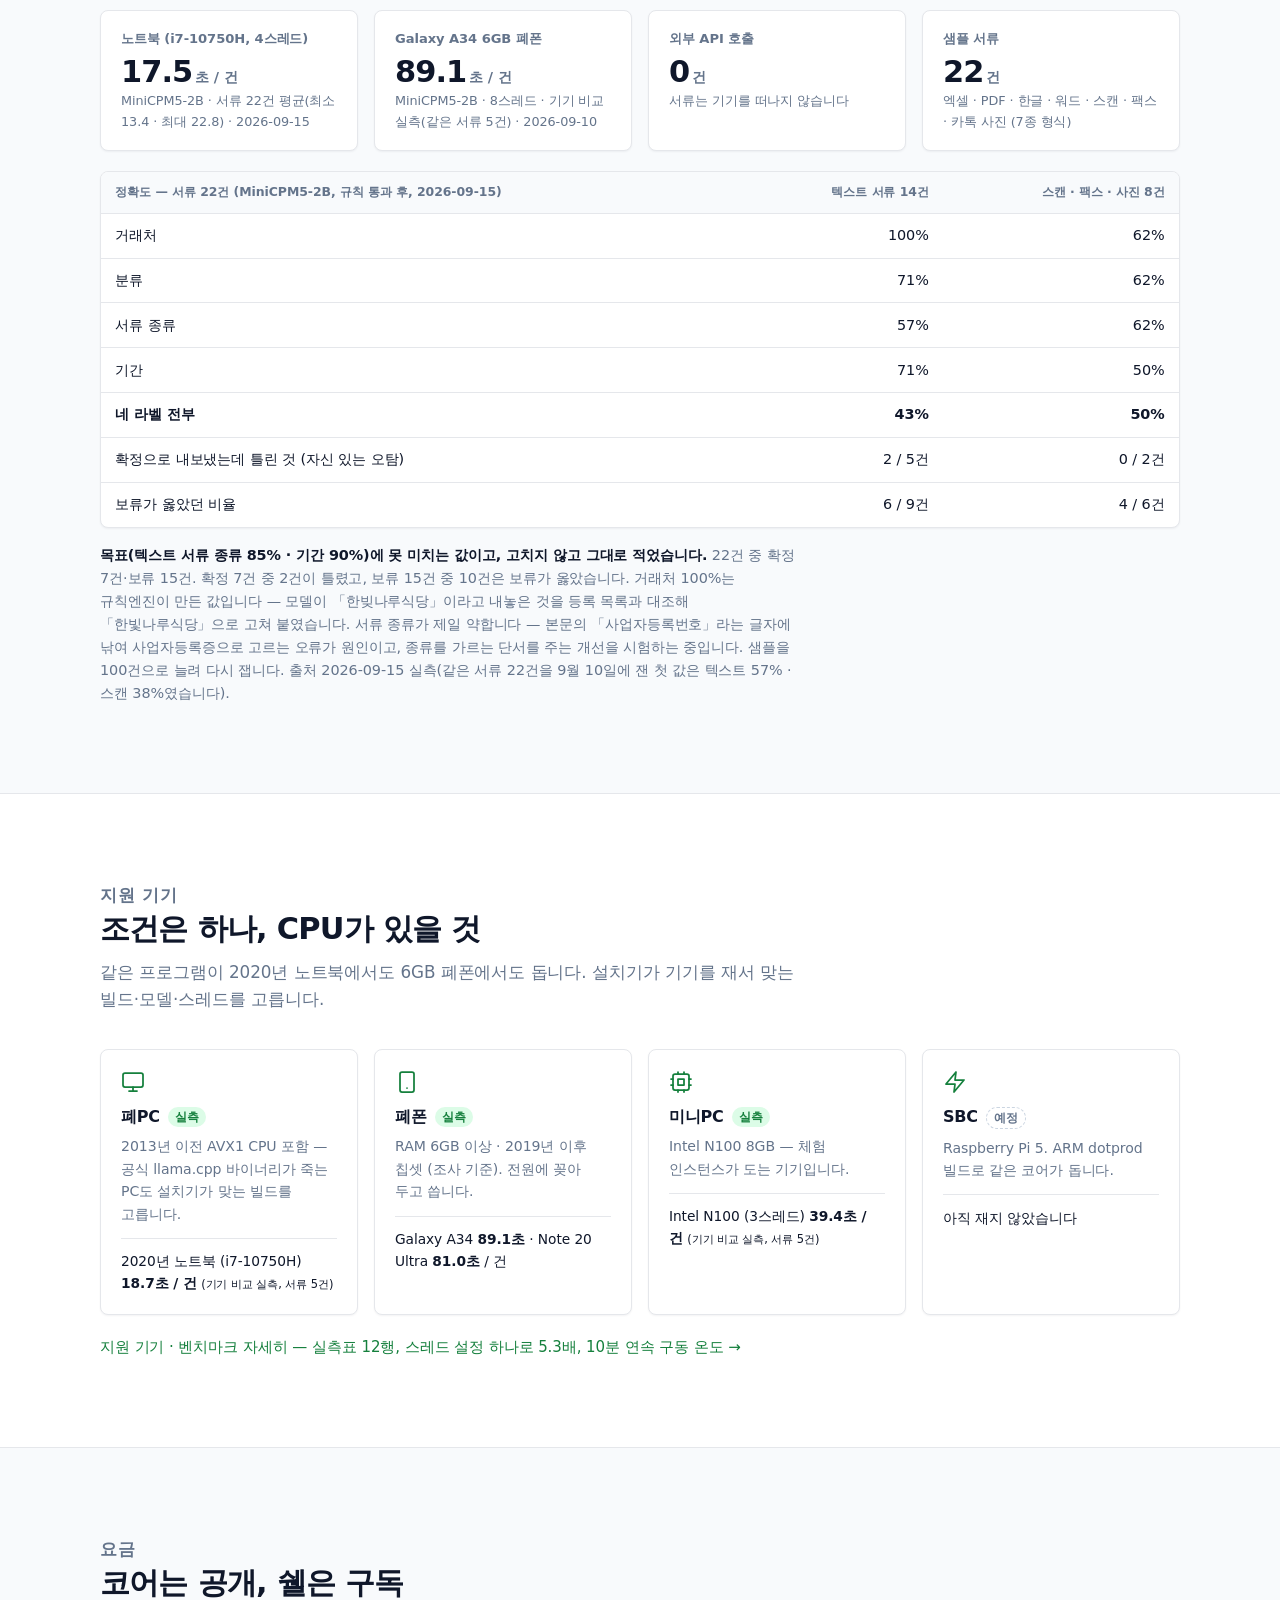
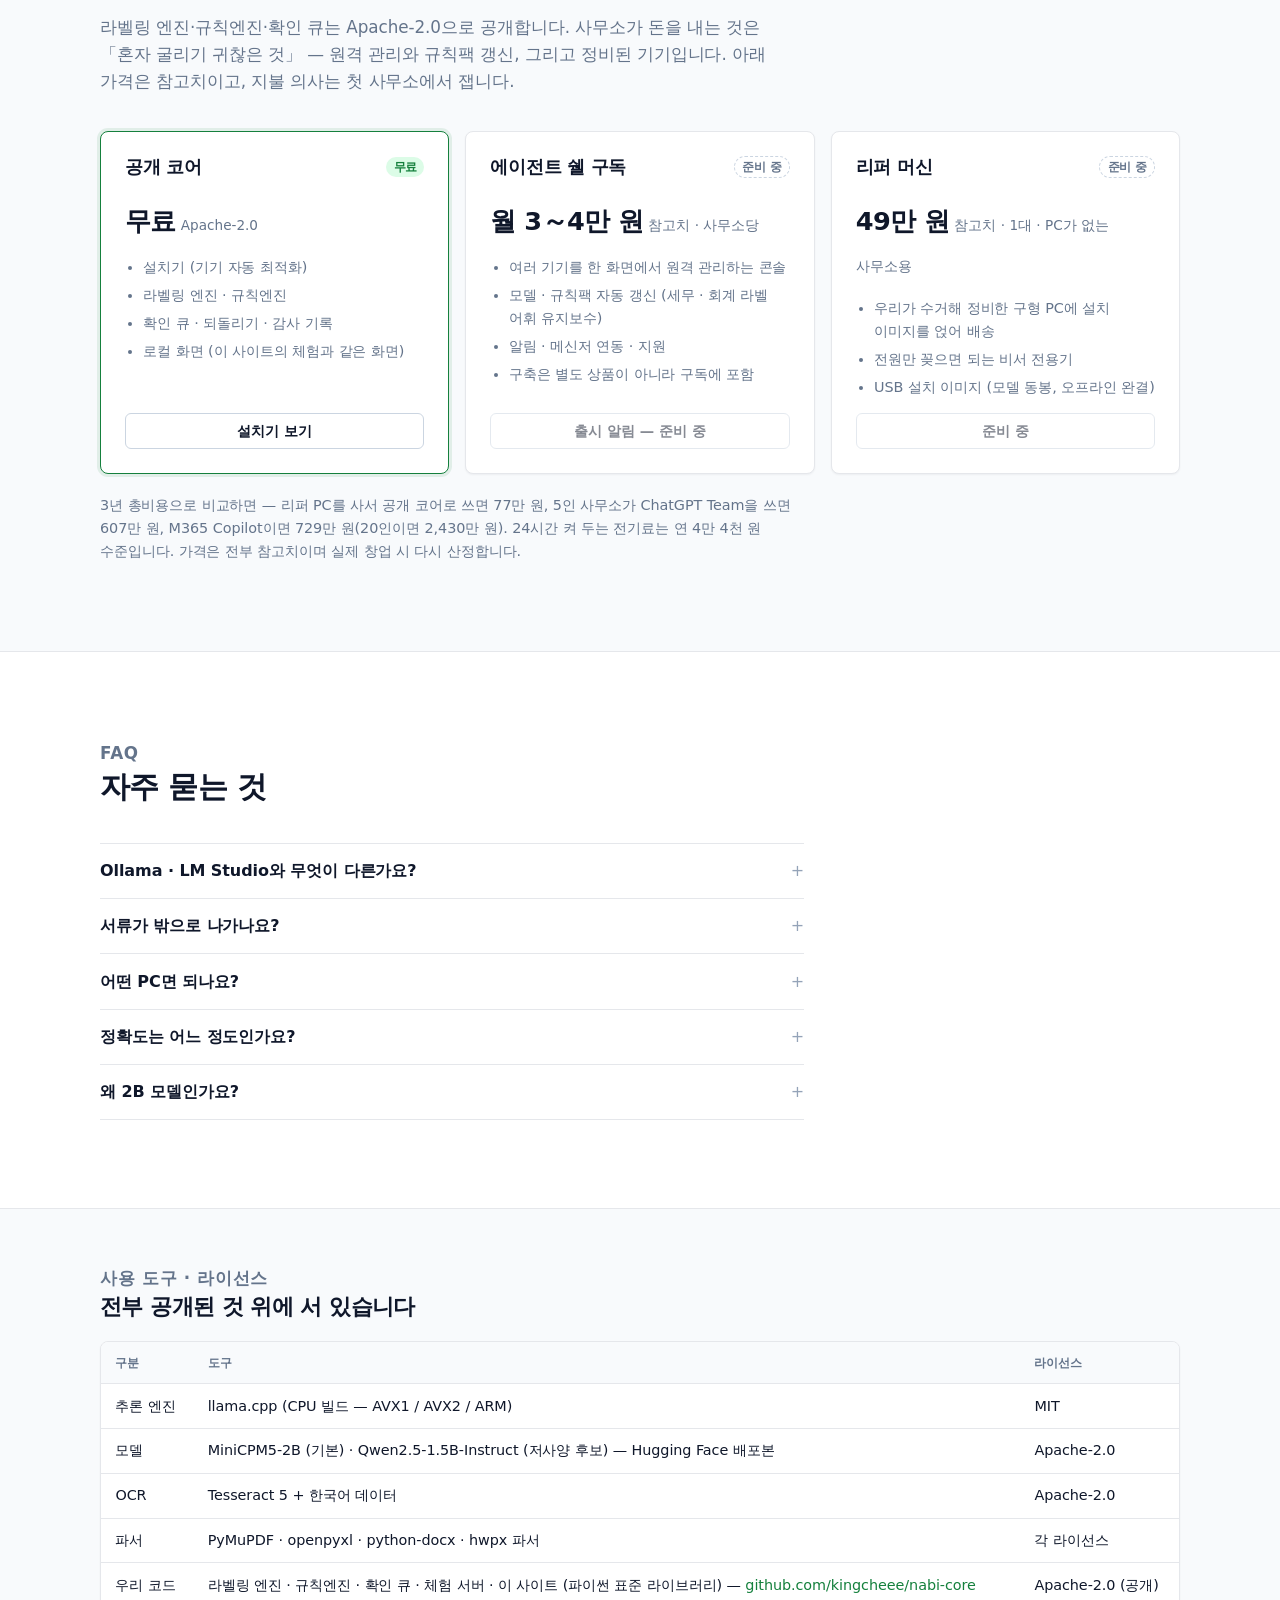
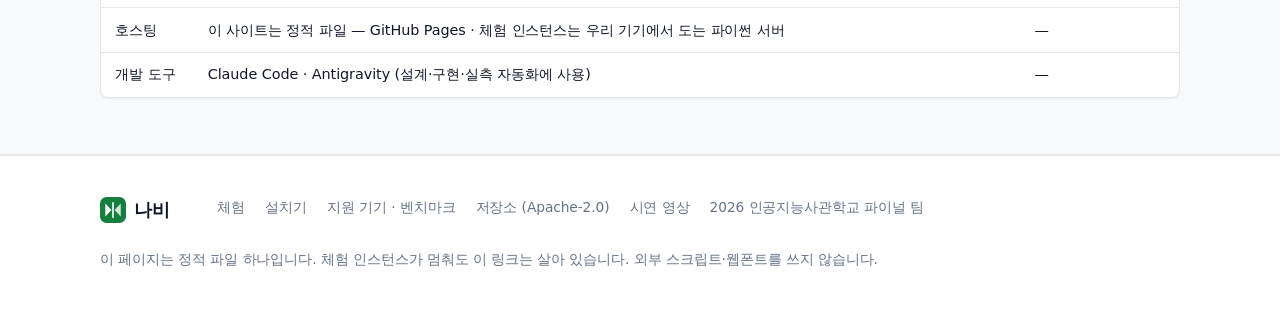
==== commit 006f9996: "pages: N100 실측 채움(미니PC 39.4초/건·13/15) Co-Authored-By: Claude Opus 5 <noreply@anthropic.com>" ====
--- a/index.html
+++ b/index.html
@@ -391,9 +391,9 @@
         <div class="card dev"><svg class="ico" aria-hidden="true"><use href="#i-smartphone"/></svg><h3>폐폰 <span class="badge badge-ready">실측</span></h3>
           <p>RAM 6GB 이상 · 2019년 이후 칩셋 (조사 기준). 전원에 꽂아 두고 씁니다.</p>
           <div class="m">Galaxy A34 <b>89.1초</b> · Note 20 Ultra <b>81.0초</b> / 건</div></div>
-        <div class="card dev"><svg class="ico" aria-hidden="true"><use href="#i-cpu"/></svg><h3>미니PC <span class="badge badge-soon">예정</span></h3>
-          <p>Intel N100 8GB — 체험 인스턴스가 될 기기입니다. 실측 후 여기에 적습니다.</p>
-          <div class="m muted">아직 재지 않았습니다</div></div>
+        <div class="card dev"><svg class="ico" aria-hidden="true"><use href="#i-cpu"/></svg><h3>미니PC <span class="badge badge-ready">실측</span></h3>
+          <p>Intel N100 8GB — 체험 인스턴스가 도는 기기입니다.</p>
+          <div class="m">Intel N100 (3스레드) <b>39.4초 / 건</b> <small>(기기 비교 실측, 서류 5건)</small></div></div>
         <div class="card dev"><svg class="ico" aria-hidden="true"><use href="#i-zap"/></svg><h3>SBC <span class="badge badge-soon">예정</span></h3>
           <p>Raspberry Pi 5. ARM dotprod 빌드로 같은 코어가 돕니다.</p>
           <div class="m muted">아직 재지 않았습니다</div></div>
